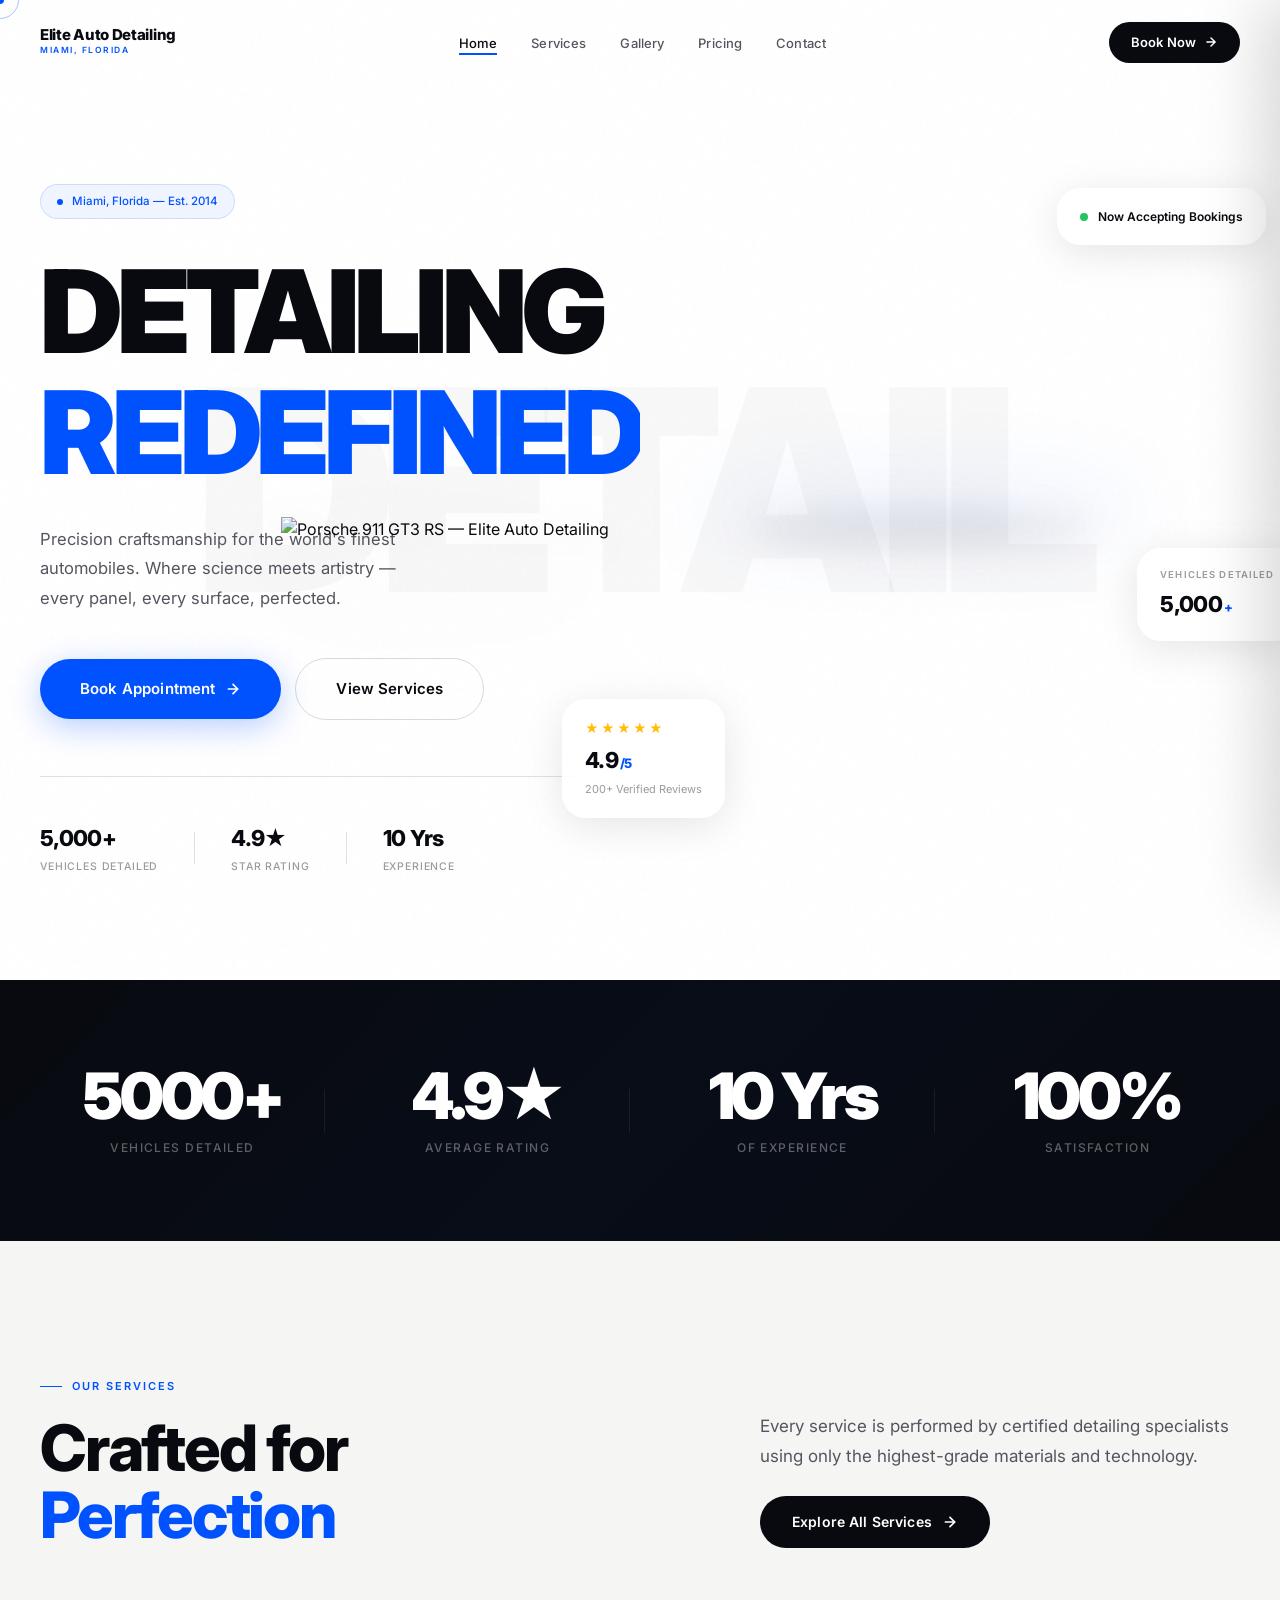
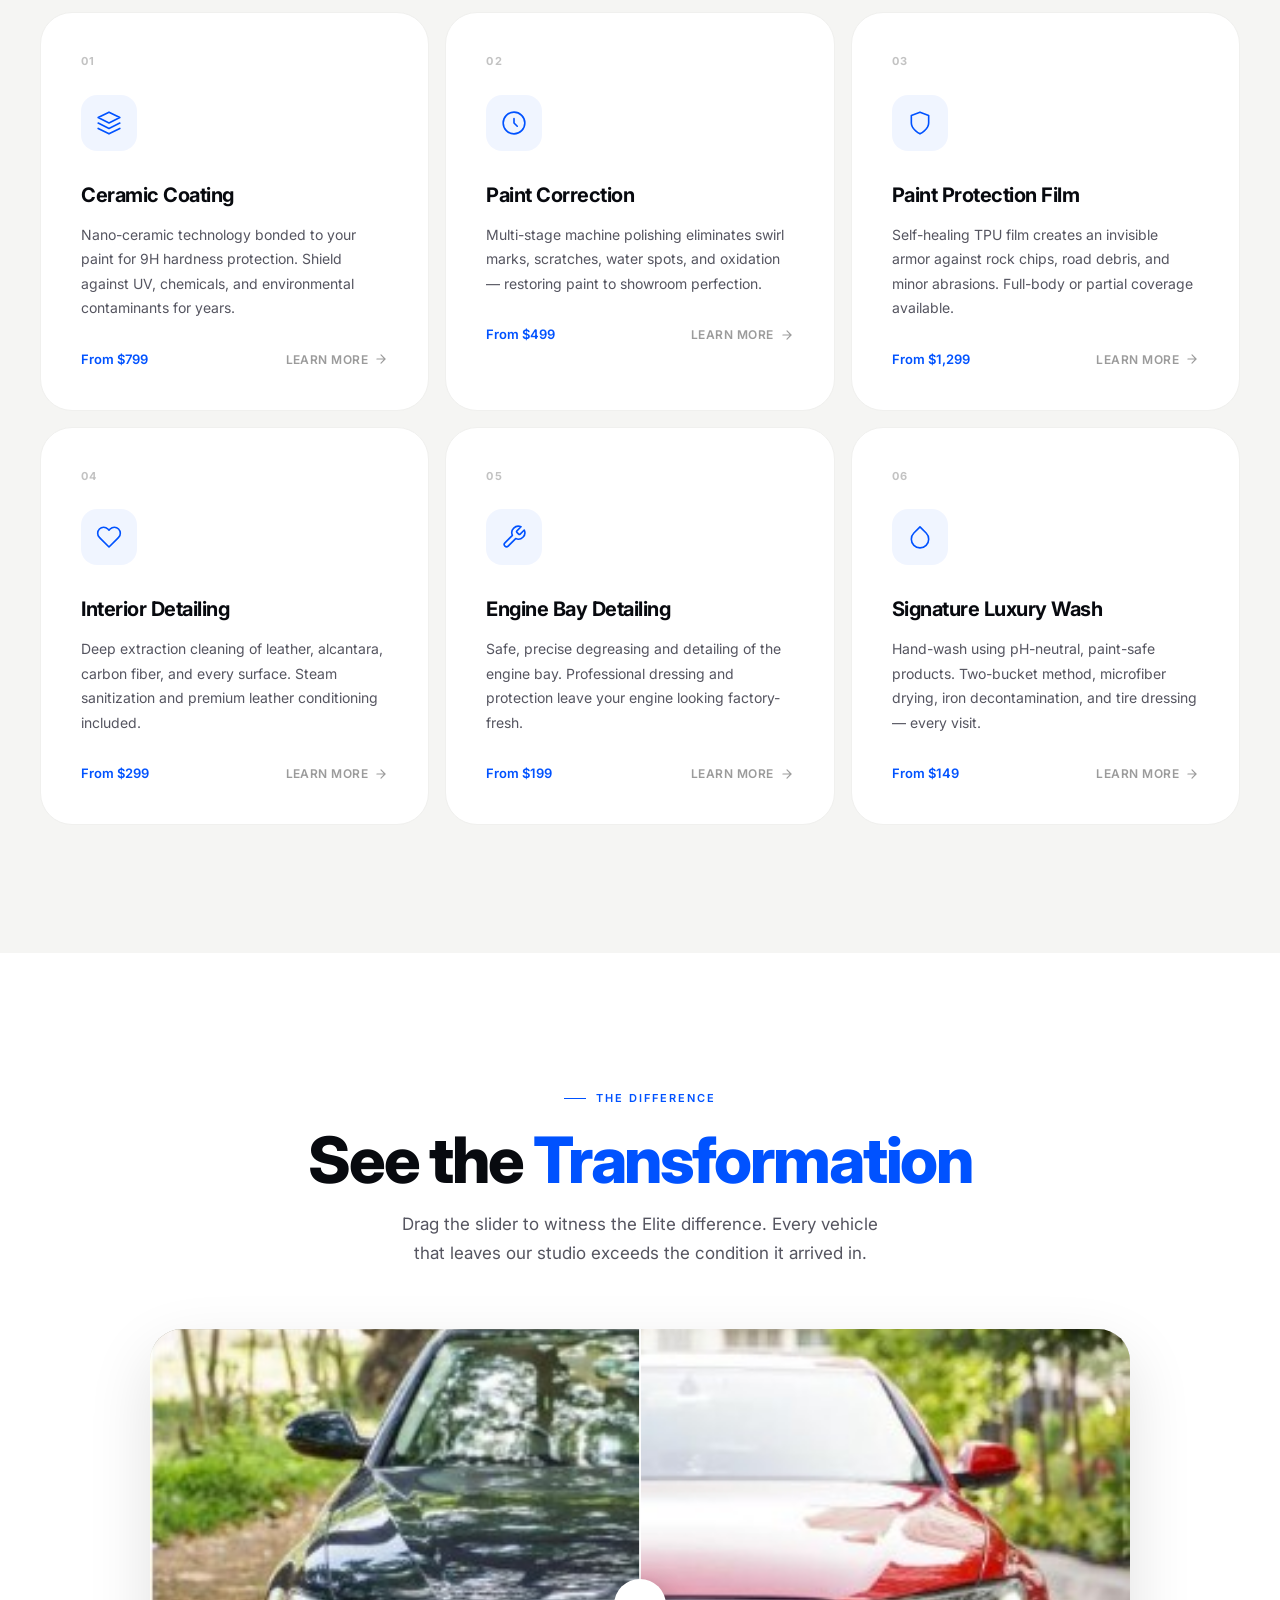
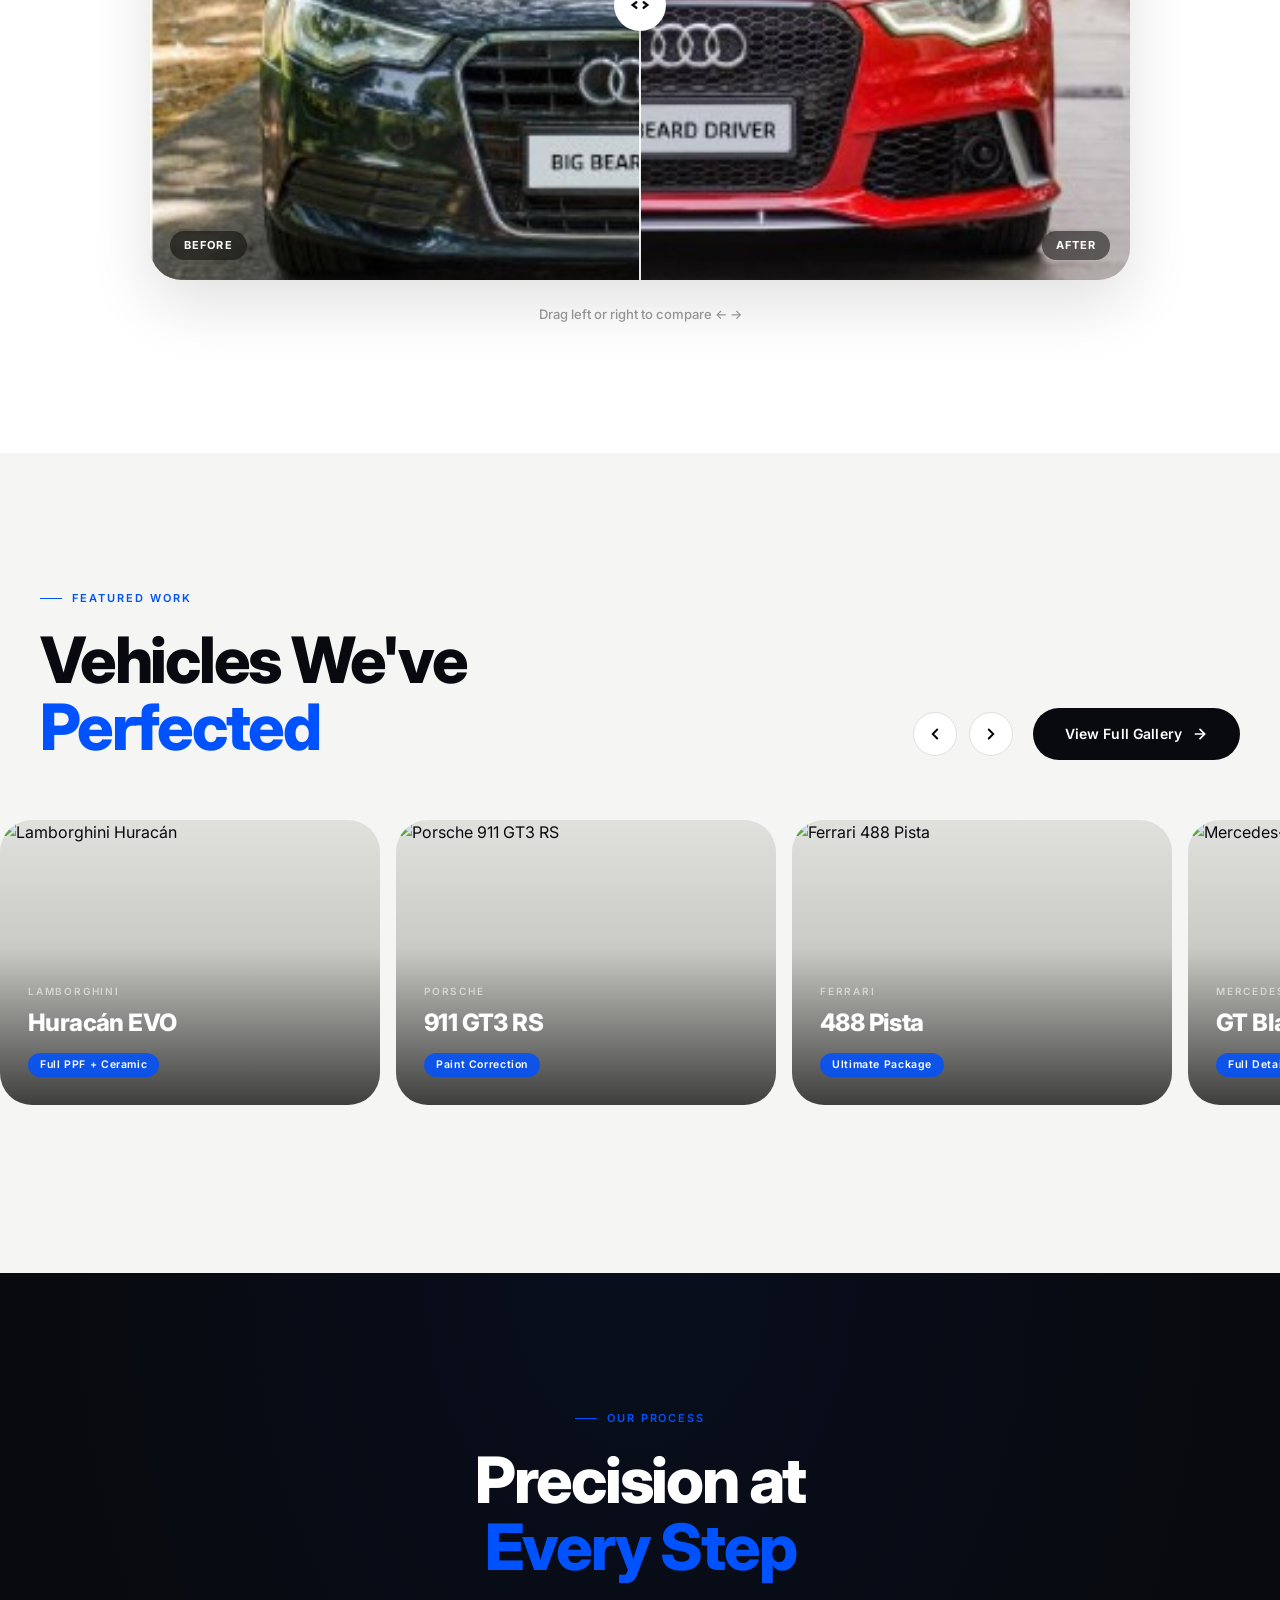
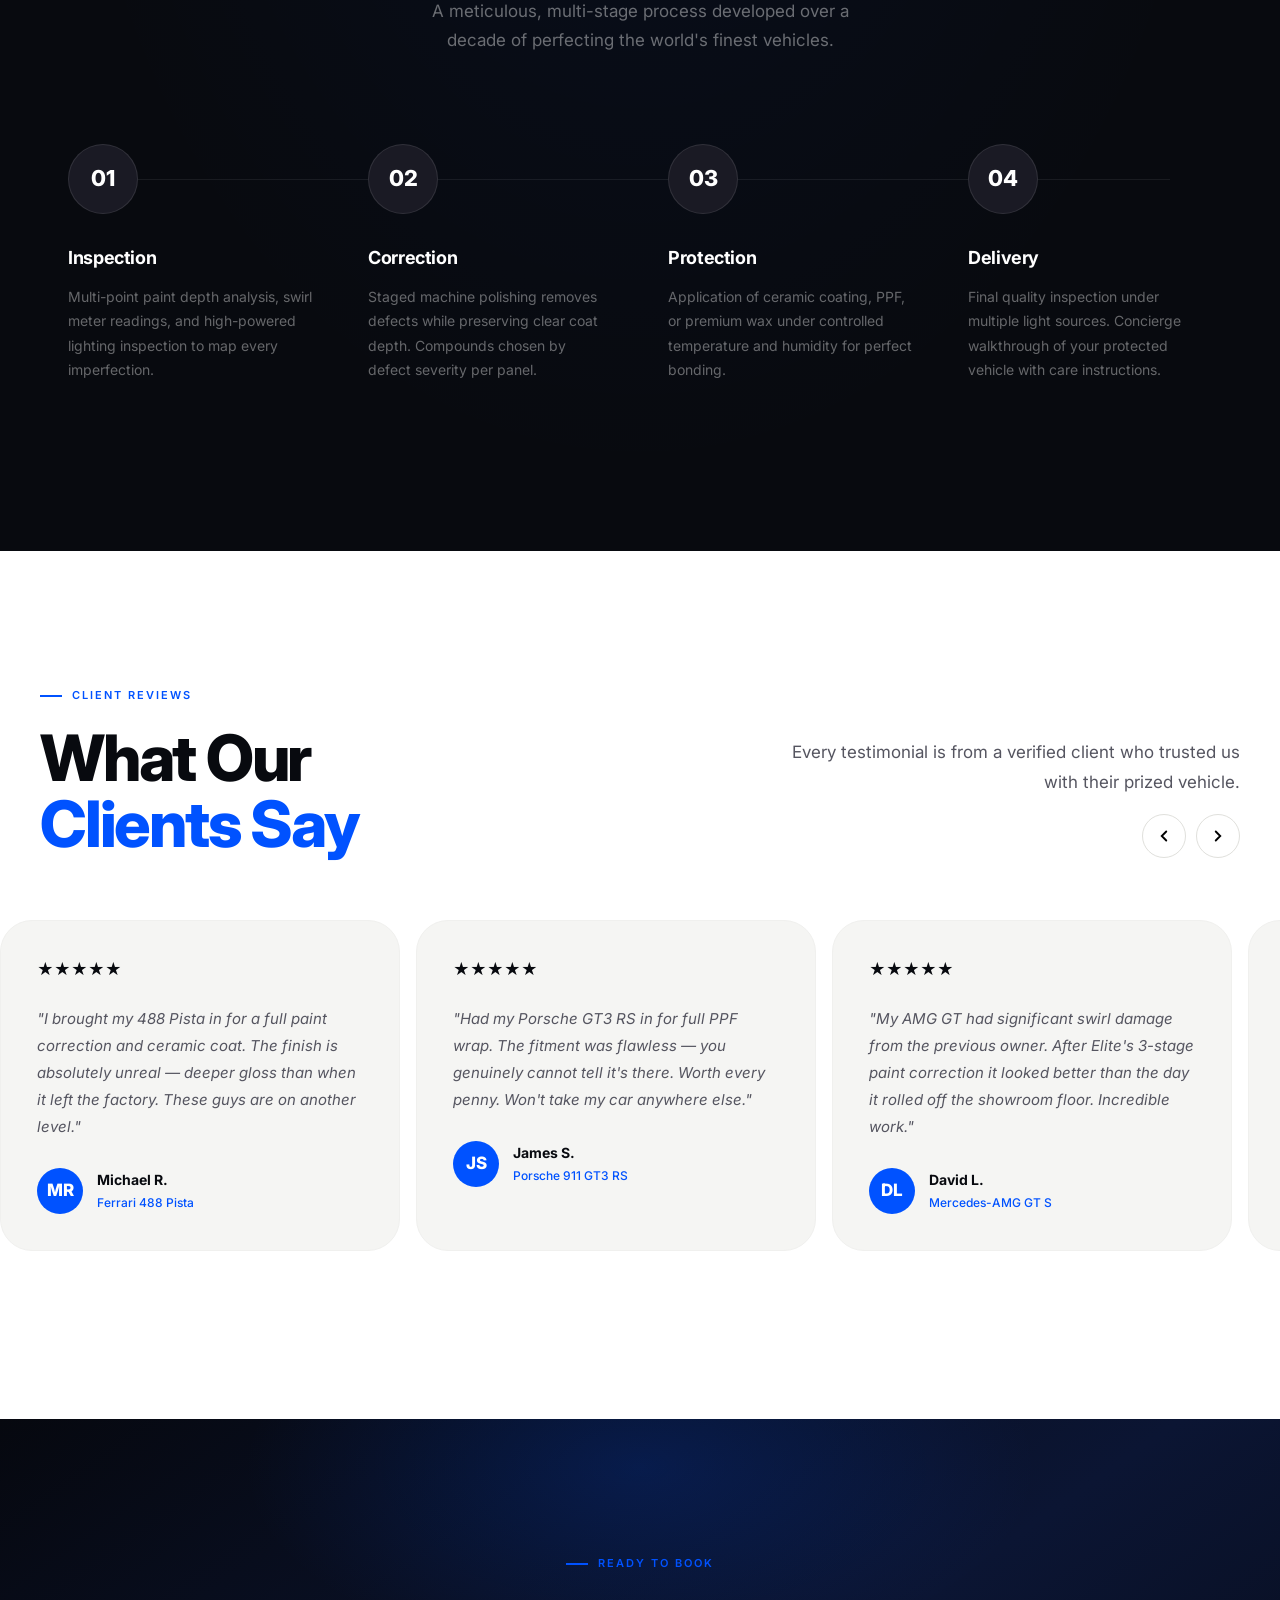
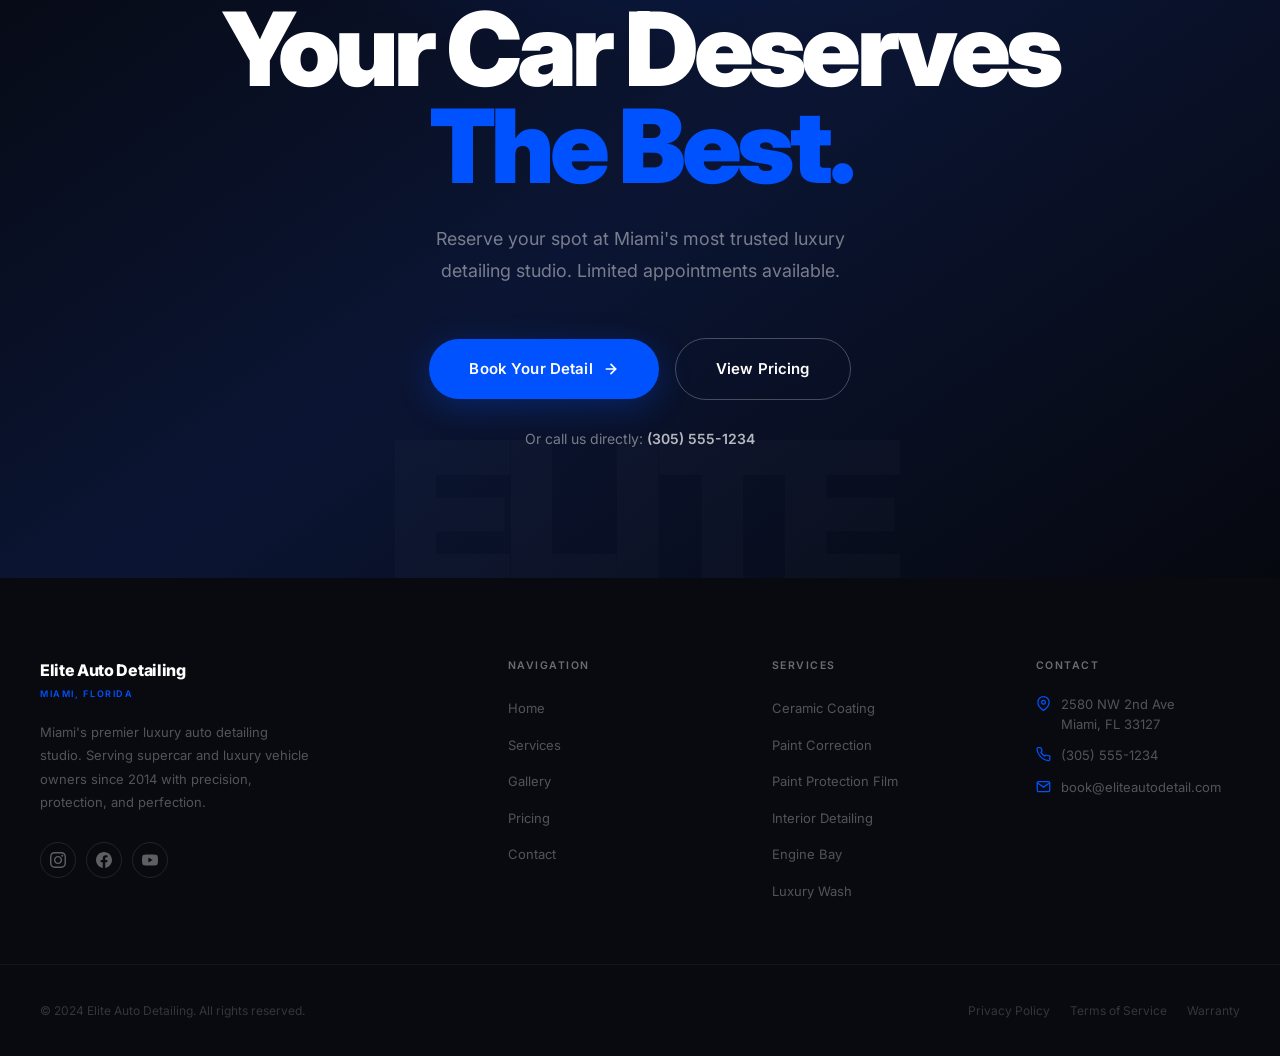
==== index.html @ 79a68a8e "Add files via upload" ====
<!DOCTYPE html>
<html lang="en">
<head>
  <meta charset="UTF-8">
  <meta name="viewport" content="width=device-width, initial-scale=1.0">
  <title>Elite Auto Detailing — Precision. Protection. Perfection. | Miami, FL</title>
  <meta name="description" content="Miami's premier luxury auto detailing studio. Ceramic coatings, paint protection film, paint correction, and interior detailing for the world's finest automobiles.">
  <meta name="keywords" content="auto detailing Miami, ceramic coating, paint protection film, luxury car detailing, PPF Miami">
  <meta property="og:title" content="Elite Auto Detailing — Precision. Protection. Perfection.">
  <meta property="og:description" content="Miami's premier luxury auto detailing studio for supercars and luxury vehicles.">
  <meta property="og:type" content="website">
  <link rel="stylesheet" href="styles.css">
  <link rel="preconnect" href="https://fonts.googleapis.com">
  <link rel="preconnect" href="https://fonts.gstatic.com" crossorigin>
  <link href="https://fonts.googleapis.com/css2?family=Inter:wght@300;400;500;600;700;800;900&display=swap" rel="stylesheet">
  <style>
    /* ---- Additional homepage-only animations ---- */
    @keyframes bgShift {
      0%,100%{ background-position:0% 50%; }
      50%{ background-position:100% 50%; }
    }
  </style>
</head>
<body class="is-loading">

  <!-- Loader -->
  <div id="loader" class="loader">
    <div class="loader-inner">
      <div class="loader-brand">
        <div class="loader-brand-inner">ELITE<em>.</em></div>
      </div>
      <div class="loader-sub">Auto Detailing &mdash; Miami, FL</div>
      <div class="loader-bar-wrap">
        <div class="loader-bar-fill"></div>
      </div>
    </div>
  </div>

  <!-- Scroll Progress -->
  <div class="scroll-prog"><div class="scroll-prog-bar"></div></div>

  <!-- Custom Cursor -->
  <div class="cursor-dot"></div>
  <div class="cursor-ring"></div>

  <!-- Navigation -->
  <nav class="nav" id="nav">
    <div class="nav-inner">
      <a href="index.html" class="nav-logo">
        <span class="nav-logo-name">Elite Auto Detailing</span>
        <span class="nav-logo-tag">Miami, Florida</span>
      </a>
      <ul class="nav-links">
        <li><a href="index.html"   class="nav-link">Home</a></li>
        <li><a href="services.html" class="nav-link">Services</a></li>
        <li><a href="gallery.html"  class="nav-link">Gallery</a></li>
        <li><a href="pricing.html"  class="nav-link">Pricing</a></li>
        <li><a href="contact.html"  class="nav-link">Contact</a></li>
      </ul>
      <a href="contact.html" class="nav-cta">
        Book Now
        <svg width="14" height="14" viewBox="0 0 24 24" fill="none" stroke="currentColor" stroke-width="2.5" stroke-linecap="round"><path d="M5 12h14M12 5l7 7-7 7"/></svg>
      </a>
      <button class="nav-hamburger" aria-label="Menu">
        <span></span><span></span><span></span>
      </button>
    </div>
  </nav>

  <!-- Mobile Menu -->
  <div class="mobile-overlay"></div>
  <div class="mobile-menu">
    <a href="index.html"    class="nav-link">Home</a>
    <a href="services.html" class="nav-link">Services</a>
    <a href="gallery.html"  class="nav-link">Gallery</a>
    <a href="pricing.html"  class="nav-link">Pricing</a>
    <a href="contact.html"  class="nav-link">Contact</a>
    <a href="contact.html" class="btn btn-primary" style="margin-top:24px;">Book Appointment</a>
  </div>

  <!-- =====================================================
       SECTION 1 — HERO
       ===================================================== -->
  <section class="hero">
    <div class="hero-noise"></div>
    <div class="hero-bg-word">DETAIL</div>

    <div class="hero-grid">
      <!-- Content -->
      <div class="hero-content">
        <div class="hero-badge">
          <span class="badge-dot"></span>
          Miami, Florida &mdash; Est. 2014
        </div>

        <h1 class="hero-title">
          <span class="hero-line"><span class="hero-line-inner">DETAILING</span></span>
          <span class="hero-line"><span class="hero-line-inner" style="color:var(--c-blue)">REDEFINED</span></span>
        </h1>

        <p class="hero-desc">
          Precision craftsmanship for the world's finest automobiles.
          Where science meets artistry — every panel, every surface, perfected.
        </p>

        <div class="hero-actions">
          <a href="contact.html" class="btn btn-primary btn-lg">
            Book Appointment
            <svg viewBox="0 0 24 24" fill="none" stroke="currentColor" stroke-width="2.5" stroke-linecap="round"><path d="M5 12h14M12 5l7 7-7 7"/></svg>
          </a>
          <a href="services.html" class="btn btn-ghost btn-lg">View Services</a>
        </div>

        <div class="hero-divider">
          <div class="hero-mini-stat">
            <span class="hero-mini-num">5,000+</span>
            <span class="hero-mini-label">Vehicles Detailed</span>
          </div>
          <div class="hero-mini-sep"></div>
          <div class="hero-mini-stat">
            <span class="hero-mini-num">4.9★</span>
            <span class="hero-mini-label">Star Rating</span>
          </div>
          <div class="hero-mini-sep"></div>
          <div class="hero-mini-stat">
            <span class="hero-mini-num">10 Yrs</span>
            <span class="hero-mini-label">Experience</span>
          </div>
        </div>
      </div>

      <!-- Visual -->
      <div class="hero-visual">
        <div class="hero-car-wrap">
          <img
            class="hero-car-img"
            src="porsche-gt3rs.png"
            alt="Porsche 911 GT3 RS — Elite Auto Detailing"
            loading="eager"
          >
          <div class="hero-car-glow"></div>
          <div class="hero-car-shadow"></div>
        </div>

        <!-- Floating Glass Cards -->
        <div class="glass-card hc-1">
          <div class="gc-row">
            <div class="gc-dot"></div>
            <div class="gc-row-text">Now Accepting Bookings</div>
          </div>
        </div>

        <div class="glass-card hc-2">
          <div class="gc-stars">
            <span>★</span><span>★</span><span>★</span><span>★</span><span>★</span>
          </div>
          <div class="gc-value">4.9<sub>/5</sub></div>
          <div class="gc-meta">200+ Verified Reviews</div>
        </div>

        <div class="glass-card hc-3">
          <div class="gc-label">Vehicles Detailed</div>
          <div class="gc-value">5,000<sub>+</sub></div>
        </div>
      </div>
    </div>
  </section>

  <!-- =====================================================
       SECTION 2 — STATS
       ===================================================== -->
  <section class="stats-strip">
    <div class="stats-inner">
      <div class="stat-item reveal">
        <div class="stat-num"><span data-target="5000" data-suffix="+">0</span></div>
        <div class="stat-lbl">Vehicles Detailed</div>
      </div>
      <div class="stat-item reveal delay-2">
        <div class="stat-num"><span data-target="4.9" data-suffix="★">0</span></div>
        <div class="stat-lbl">Average Rating</div>
      </div>
      <div class="stat-item reveal delay-3">
        <div class="stat-num"><span data-target="10" data-suffix=" Yrs">0</span></div>
        <div class="stat-lbl">Of Experience</div>
      </div>
      <div class="stat-item reveal delay-4">
        <div class="stat-num"><span data-target="100" data-suffix="%">0</span></div>
        <div class="stat-lbl">Satisfaction</div>
      </div>
    </div>
  </section>

  <!-- =====================================================
       SECTION 3 — SERVICES
       ===================================================== -->
  <section class="services-section" id="services">
    <div class="services-head">
      <div>
        <div class="section-tag reveal">Our Services</div>
        <h2 class="section-title reveal delay-1">
          Crafted for<br><span class="accent">Perfection</span>
        </h2>
      </div>
      <div>
        <p class="section-sub reveal delay-2">
          Every service is performed by certified detailing specialists using only the highest-grade materials and technology.
        </p>
        <div style="margin-top:24px;" class="reveal delay-3">
          <a href="services.html" class="btn btn-dark">
            Explore All Services
            <svg viewBox="0 0 24 24" fill="none" stroke="currentColor" stroke-width="2.5" stroke-linecap="round"><path d="M5 12h14M12 5l7 7-7 7"/></svg>
          </a>
        </div>
      </div>
    </div>

    <div class="services-grid">
      <!-- Ceramic Coating -->
      <div class="service-card reveal delay-1">
        <div class="service-num">01</div>
        <div class="service-icon-wrap">
          <svg viewBox="0 0 24 24"><path d="M12 2L2 7l10 5 10-5-10-5zM2 17l10 5 10-5M2 12l10 5 10-5"/></svg>
        </div>
        <h3 class="service-name">Ceramic Coating</h3>
        <p class="service-desc">Nano-ceramic technology bonded to your paint for 9H hardness protection. Shield against UV, chemicals, and environmental contaminants for years.</p>
        <div class="service-footer">
          <span class="service-price">From $799</span>
          <a href="services.html" class="service-link">
            Learn More
            <svg viewBox="0 0 24 24"><path d="M5 12h14M12 5l7 7-7 7"/></svg>
          </a>
        </div>
      </div>

      <!-- Paint Correction -->
      <div class="service-card reveal delay-2">
        <div class="service-num">02</div>
        <div class="service-icon-wrap">
          <svg viewBox="0 0 24 24"><circle cx="12" cy="12" r="10"/><path d="M12 8v4l3 3"/></svg>
        </div>
        <h3 class="service-name">Paint Correction</h3>
        <p class="service-desc">Multi-stage machine polishing eliminates swirl marks, scratches, water spots, and oxidation — restoring paint to showroom perfection.</p>
        <div class="service-footer">
          <span class="service-price">From $499</span>
          <a href="services.html" class="service-link">
            Learn More
            <svg viewBox="0 0 24 24"><path d="M5 12h14M12 5l7 7-7 7"/></svg>
          </a>
        </div>
      </div>

      <!-- PPF -->
      <div class="service-card reveal delay-3">
        <div class="service-num">03</div>
        <div class="service-icon-wrap">
          <svg viewBox="0 0 24 24"><path d="M12 22s8-4 8-10V5l-8-3-8 3v7c0 6 8 10 8 10z"/></svg>
        </div>
        <h3 class="service-name">Paint Protection Film</h3>
        <p class="service-desc">Self-healing TPU film creates an invisible armor against rock chips, road debris, and minor abrasions. Full-body or partial coverage available.</p>
        <div class="service-footer">
          <span class="service-price">From $1,299</span>
          <a href="services.html" class="service-link">
            Learn More
            <svg viewBox="0 0 24 24"><path d="M5 12h14M12 5l7 7-7 7"/></svg>
          </a>
        </div>
      </div>

      <!-- Interior Detailing -->
      <div class="service-card reveal delay-1">
        <div class="service-num">04</div>
        <div class="service-icon-wrap">
          <svg viewBox="0 0 24 24"><path d="M20.84 4.61a5.5 5.5 0 0 0-7.78 0L12 5.67l-1.06-1.06a5.5 5.5 0 0 0-7.78 7.78l1.06 1.06L12 21.23l7.78-7.78 1.06-1.06a5.5 5.5 0 0 0 0-7.78z"/></svg>
        </div>
        <h3 class="service-name">Interior Detailing</h3>
        <p class="service-desc">Deep extraction cleaning of leather, alcantara, carbon fiber, and every surface. Steam sanitization and premium leather conditioning included.</p>
        <div class="service-footer">
          <span class="service-price">From $299</span>
          <a href="services.html" class="service-link">
            Learn More
            <svg viewBox="0 0 24 24"><path d="M5 12h14M12 5l7 7-7 7"/></svg>
          </a>
        </div>
      </div>

      <!-- Engine Bay -->
      <div class="service-card reveal delay-2">
        <div class="service-num">05</div>
        <div class="service-icon-wrap">
          <svg viewBox="0 0 24 24"><path d="M14.7 6.3a1 1 0 0 0 0 1.4l1.6 1.6a1 1 0 0 0 1.4 0l3.77-3.77a6 6 0 0 1-7.94 7.94l-6.91 6.91a2.12 2.12 0 0 1-3-3l6.91-6.91a6 6 0 0 1 7.94-7.94l-3.76 3.76z"/></svg>
        </div>
        <h3 class="service-name">Engine Bay Detailing</h3>
        <p class="service-desc">Safe, precise degreasing and detailing of the engine bay. Professional dressing and protection leave your engine looking factory-fresh.</p>
        <div class="service-footer">
          <span class="service-price">From $199</span>
          <a href="services.html" class="service-link">
            Learn More
            <svg viewBox="0 0 24 24"><path d="M5 12h14M12 5l7 7-7 7"/></svg>
          </a>
        </div>
      </div>

      <!-- Luxury Wash -->
      <div class="service-card reveal delay-3">
        <div class="service-num">06</div>
        <div class="service-icon-wrap">
          <svg viewBox="0 0 24 24"><path d="M12 2.69l5.66 5.66a8 8 0 1 1-11.31 0z"/></svg>
        </div>
        <h3 class="service-name">Signature Luxury Wash</h3>
        <p class="service-desc">Hand-wash using pH-neutral, paint-safe products. Two-bucket method, microfiber drying, iron decontamination, and tire dressing — every visit.</p>
        <div class="service-footer">
          <span class="service-price">From $149</span>
          <a href="services.html" class="service-link">
            Learn More
            <svg viewBox="0 0 24 24"><path d="M5 12h14M12 5l7 7-7 7"/></svg>
          </a>
        </div>
      </div>
    </div>
  </section>

  <!-- =====================================================
       SECTION 4 — BEFORE / AFTER
       ===================================================== -->
  <section class="before-after" id="results">
    <div class="ba-head">
      <div class="section-tag reveal">The Difference</div>
      <h2 class="section-title reveal delay-1">See the <span class="accent">Transformation</span></h2>
      <p class="section-sub reveal delay-2" style="max-width:500px;margin:16px auto 0;">Drag the slider to witness the Elite difference. Every vehicle that leaves our studio exceeds the condition it arrived in.</p>
    </div>
    <div class="ba-wrap reveal">
      <div class="comparison" id="comparison">
        <!-- RED car (after) — bottom layer, always fully visible -->
        <div class="comp-img comp-before"></div>
        <!-- GREY car (before) — top layer, clips from right, reveals on left -->
        <div class="comp-img comp-after"></div>
        <div class="comp-handle">
          <div class="comp-btn">
            <svg viewBox="0 0 24 24"><path d="M8 9l-4 3 4 3M16 9l4 3-4 3"/></svg>
          </div>
        </div>
        <span class="comp-tag comp-tag-before">Before</span>
        <span class="comp-tag comp-tag-after">After</span>
      </div>
      <p class="ba-note">Drag left or right to compare &larr; &rarr;</p>
    </div>
  </section>

  <!-- =====================================================
       SECTION 5 — FEATURED VEHICLES
       ===================================================== -->
  <section class="vehicles" id="gallery">
    <div class="vehicles-head">
      <div>
        <div class="section-tag reveal">Featured Work</div>
        <h2 class="section-title reveal delay-1">Vehicles We've<br><span class="accent">Perfected</span></h2>
      </div>
      <div style="display:flex;align-items:center;gap:12px;" class="reveal delay-2">
        <!-- Slider arrows -->
        <button class="track-arrow vehicles-prev" aria-label="Previous">
          <svg viewBox="0 0 24 24" fill="none" stroke="currentColor" stroke-width="2.5" stroke-linecap="round"><path d="M15 18l-6-6 6-6"/></svg>
        </button>
        <button class="track-arrow vehicles-next" aria-label="Next">
          <svg viewBox="0 0 24 24" fill="none" stroke="currentColor" stroke-width="2.5" stroke-linecap="round"><path d="M9 18l6-6-6-6"/></svg>
        </button>
        <a href="gallery.html" class="btn btn-dark" style="margin-left:8px;">
          View Full Gallery
          <svg viewBox="0 0 24 24" fill="none" stroke="currentColor" stroke-width="2.5" stroke-linecap="round"><path d="M5 12h14M12 5l7 7-7 7"/></svg>
        </a>
      </div>
    </div>

    <div class="vehicles-track">
      <!-- Lamborghini Huracán -->
      <div class="vehicle-card">
        <img src="https://images.unsplash.com/photo-1544636331-e26879cd4d9b?auto=format&fit=crop&w=800&q=80" alt="Lamborghini Huracán">
        <div class="vehicle-overlay"></div>
        <div class="vehicle-info">
          <div class="vehicle-brand">Lamborghini</div>
          <div class="vehicle-model">Huracán EVO</div>
          <span class="vehicle-tag">Full PPF + Ceramic</span>
        </div>
      </div>

      <!-- Porsche 911 GT3 RS -->
      <div class="vehicle-card">
        <img src="https://images.unsplash.com/photo-1503376780353-7e6692767b70?auto=format&fit=crop&w=800&q=80" alt="Porsche 911 GT3 RS">
        <div class="vehicle-overlay"></div>
        <div class="vehicle-info">
          <div class="vehicle-brand">Porsche</div>
          <div class="vehicle-model">911 GT3 RS</div>
          <span class="vehicle-tag">Paint Correction</span>
        </div>
      </div>

      <!-- Ferrari 488 -->
      <div class="vehicle-card">
        <img src="https://images.unsplash.com/photo-1583121274602-3e2820c69888?auto=format&fit=crop&w=800&q=80" alt="Ferrari 488 Pista">
        <div class="vehicle-overlay"></div>
        <div class="vehicle-info">
          <div class="vehicle-brand">Ferrari</div>
          <div class="vehicle-model">488 Pista</div>
          <span class="vehicle-tag">Ultimate Package</span>
        </div>
      </div>

      <!-- Mercedes-AMG GT -->
      <div class="vehicle-card">
        <img src="https://images.unsplash.com/photo-1618843479313-40f8afb4b4d8?auto=format&fit=crop&w=800&q=80" alt="Mercedes-AMG GT">
        <div class="vehicle-overlay"></div>
        <div class="vehicle-info">
          <div class="vehicle-brand">Mercedes-AMG</div>
          <div class="vehicle-model">GT Black Series</div>
          <span class="vehicle-tag">Full Detail</span>
        </div>
      </div>

      <!-- Tesla Model S -->
      <div class="vehicle-card">
        <img src="https://images.unsplash.com/photo-1617704548623-340376564e68?auto=format&fit=crop&w=800&q=80" alt="Tesla Model S Plaid">
        <div class="vehicle-overlay"></div>
        <div class="vehicle-info">
          <div class="vehicle-brand">Tesla</div>
          <div class="vehicle-model">Model S Plaid</div>
          <span class="vehicle-tag">Ceramic Coating</span>
        </div>
      </div>

      <!-- BMW M4 -->
      <div class="vehicle-card">
        <img src="https://images.unsplash.com/photo-1555215695-3004980ad54e?auto=format&fit=crop&w=800&q=80" alt="BMW M4 Competition">
        <div class="vehicle-overlay"></div>
        <div class="vehicle-info">
          <div class="vehicle-brand">BMW</div>
          <div class="vehicle-model">M4 Competition</div>
          <span class="vehicle-tag">Paint Protection</span>
        </div>
      </div>

      <!-- Bugatti Chiron -->
      <div class="vehicle-card">
        <img src="https://images.unsplash.com/photo-1571019613454-1cb2f99b2d8b?auto=format&fit=crop&w=800&q=80" alt="Bugatti Chiron">
        <div class="vehicle-overlay"></div>
        <div class="vehicle-info">
          <div class="vehicle-brand">Bugatti</div>
          <div class="vehicle-model">Chiron Super Sport</div>
          <span class="vehicle-tag">Ultimate Package</span>
        </div>
      </div>
    </div>
  </section>

  <!-- =====================================================
       SECTION 6 — PROCESS
       ===================================================== -->
  <section class="process" id="process">
    <div class="process-head">
      <div class="section-tag reveal" style="justify-content:center;">Our Process</div>
      <h2 class="section-title reveal delay-1" style="color:white;">Precision at<br><span class="accent">Every Step</span></h2>
      <p class="section-sub reveal delay-2" style="color:rgba(255,255,255,0.4);max-width:460px;margin:16px auto 0;">A meticulous, multi-stage process developed over a decade of perfecting the world's finest vehicles.</p>
    </div>

    <div class="process-grid">
      <div class="process-connector"></div>

      <div class="process-step reveal delay-1">
        <div class="process-dot">01</div>
        <h3 class="process-step-title">Inspection</h3>
        <p class="process-step-desc">Multi-point paint depth analysis, swirl meter readings, and high-powered lighting inspection to map every imperfection.</p>
      </div>

      <div class="process-step reveal delay-2">
        <div class="process-dot">02</div>
        <h3 class="process-step-title">Correction</h3>
        <p class="process-step-desc">Staged machine polishing removes defects while preserving clear coat depth. Compounds chosen by defect severity per panel.</p>
      </div>

      <div class="process-step reveal delay-3">
        <div class="process-dot">03</div>
        <h3 class="process-step-title">Protection</h3>
        <p class="process-step-desc">Application of ceramic coating, PPF, or premium wax under controlled temperature and humidity for perfect bonding.</p>
      </div>

      <div class="process-step reveal delay-4">
        <div class="process-dot">04</div>
        <h3 class="process-step-title">Delivery</h3>
        <p class="process-step-desc">Final quality inspection under multiple light sources. Concierge walkthrough of your protected vehicle with care instructions.</p>
      </div>
    </div>
  </section>

  <!-- =====================================================
       SECTION 7 — TESTIMONIALS
       ===================================================== -->
  <section class="testimonials" id="testimonials">
    <div class="testimonials-head">
      <div>
        <div class="section-tag reveal">Client Reviews</div>
        <h2 class="section-title reveal delay-1">What Our<br><span class="accent">Clients Say</span></h2>
      </div>
      <div style="display:flex;flex-direction:column;align-items:flex-end;gap:16px;">
        <p class="section-sub reveal delay-2" style="text-align:right;">Every testimonial is from a verified client who trusted us with their prized vehicle.</p>
        <div style="display:flex;gap:10px;" class="reveal delay-3">
          <button class="track-arrow testimonials-prev" aria-label="Previous">
            <svg viewBox="0 0 24 24" fill="none" stroke="currentColor" stroke-width="2.5" stroke-linecap="round"><path d="M15 18l-6-6 6-6"/></svg>
          </button>
          <button class="track-arrow testimonials-next" aria-label="Next">
            <svg viewBox="0 0 24 24" fill="none" stroke="currentColor" stroke-width="2.5" stroke-linecap="round"><path d="M9 18l6-6-6-6"/></svg>
          </button>
        </div>
      </div>
    </div>

    <div class="testimonials-track">
      <div class="testi-card">
        <div class="testi-stars">★★★★★</div>
        <p class="testi-quote">"I brought my 488 Pista in for a full paint correction and ceramic coat. The finish is absolutely unreal — deeper gloss than when it left the factory. These guys are on another level."</p>
        <div class="testi-author">
          <div class="testi-avatar">MR</div>
          <div>
            <div class="testi-name">Michael R.</div>
            <div class="testi-car">Ferrari 488 Pista</div>
          </div>
        </div>
      </div>

      <div class="testi-card">
        <div class="testi-stars">★★★★★</div>
        <p class="testi-quote">"Had my Porsche GT3 RS in for full PPF wrap. The fitment was flawless — you genuinely cannot tell it's there. Worth every penny. Won't take my car anywhere else."</p>
        <div class="testi-author">
          <div class="testi-avatar">JS</div>
          <div>
            <div class="testi-name">James S.</div>
            <div class="testi-car">Porsche 911 GT3 RS</div>
          </div>
        </div>
      </div>

      <div class="testi-card">
        <div class="testi-stars">★★★★★</div>
        <p class="testi-quote">"My AMG GT had significant swirl damage from the previous owner. After Elite's 3-stage paint correction it looked better than the day it rolled off the showroom floor. Incredible work."</p>
        <div class="testi-author">
          <div class="testi-avatar">DL</div>
          <div>
            <div class="testi-name">David L.</div>
            <div class="testi-car">Mercedes-AMG GT S</div>
          </div>
        </div>
      </div>

      <div class="testi-card">
        <div class="testi-stars">★★★★★</div>
        <p class="testi-quote">"As a Tesla owner I was nervous about which ceramic coating to use. The team explained everything in detail, recommended the right product, and the hydrophobic performance is exceptional."</p>
        <div class="testi-author">
          <div class="testi-avatar">AK</div>
          <div>
            <div class="testi-name">Alex K.</div>
            <div class="testi-car">Tesla Model S Plaid</div>
          </div>
        </div>
      </div>

      <div class="testi-card">
        <div class="testi-stars">★★★★★</div>
        <p class="testi-quote">"My Huracán looks absolutely stunning. The team treated it with so much care and attention. The paint correction results spoke for themselves. Elite is the only studio I'll ever use."</p>
        <div class="testi-author">
          <div class="testi-avatar">RC</div>
          <div>
            <div class="testi-name">Ricardo C.</div>
            <div class="testi-car">Lamborghini Huracán</div>
          </div>
        </div>
      </div>
    </div>
  </section>

  <!-- =====================================================
       SECTION 8 — CTA
       ===================================================== -->
  <section class="cta-section">
    <div class="cta-bg-glow"></div>
    <div class="cta-bg-text">ELITE</div>
    <div class="cta-inner">
      <div class="cta-eyebrow reveal">Ready to Book</div>
      <h2 class="cta-title reveal delay-1">
        Your Car Deserves
        <span>The Best.</span>
      </h2>
      <p class="cta-sub reveal delay-2">
        Reserve your spot at Miami's most trusted luxury detailing studio. Limited appointments available.
      </p>
      <div class="cta-actions reveal delay-3">
        <a href="contact.html" class="btn btn-primary btn-lg">
          Book Your Detail
          <svg viewBox="0 0 24 24" fill="none" stroke="currentColor" stroke-width="2.5" stroke-linecap="round"><path d="M5 12h14M12 5l7 7-7 7"/></svg>
        </a>
        <a href="pricing.html" class="btn btn-outline-white btn-lg">View Pricing</a>
      </div>
      <p class="cta-phone reveal delay-4">
        Or call us directly: <a href="tel:+13055551234">(305) 555-1234</a>
      </p>
    </div>
  </section>

  <!-- =====================================================
       SECTION 9 — FOOTER
       ===================================================== -->
  <footer class="footer">
    <div class="footer-top">
      <div class="footer-brand">
        <div class="footer-logo-name">Elite Auto Detailing</div>
        <div class="footer-logo-tag">Miami, Florida</div>
        <p class="footer-brand-desc">
          Miami's premier luxury auto detailing studio. Serving supercar and luxury vehicle owners since 2014 with precision, protection, and perfection.
        </p>
        <div class="footer-socials">
          <!-- Instagram -->
          <a href="#" class="footer-social" aria-label="Instagram">
            <svg viewBox="0 0 24 24"><path d="M12 2.163c3.204 0 3.584.012 4.85.07 3.252.148 4.771 1.691 4.919 4.919.058 1.265.069 1.645.069 4.849 0 3.205-.012 3.584-.069 4.849-.149 3.225-1.664 4.771-4.919 4.919-1.266.058-1.644.07-4.85.07-3.204 0-3.584-.012-4.849-.07-3.26-.149-4.771-1.699-4.919-4.92-.058-1.265-.07-1.644-.07-4.849 0-3.204.013-3.583.07-4.849.149-3.227 1.664-4.771 4.919-4.919 1.266-.057 1.645-.069 4.849-.069zm0-2.163c-3.259 0-3.667.014-4.947.072-4.358.2-6.78 2.618-6.98 6.98-.059 1.281-.073 1.689-.073 4.948 0 3.259.014 3.668.072 4.948.2 4.358 2.618 6.78 6.98 6.98 1.281.058 1.689.072 4.948.072 3.259 0 3.668-.014 4.948-.072 4.354-.2 6.782-2.618 6.979-6.98.059-1.28.073-1.689.073-4.948 0-3.259-.014-3.667-.072-4.947-.196-4.354-2.617-6.78-6.979-6.98-1.281-.059-1.69-.073-4.949-.073zm0 5.838c-3.403 0-6.162 2.759-6.162 6.162s2.759 6.163 6.162 6.163 6.162-2.759 6.162-6.163c0-3.403-2.759-6.162-6.162-6.162zm0 10.162c-2.209 0-4-1.79-4-4 0-2.209 1.791-4 4-4s4 1.791 4 4c0 2.21-1.791 4-4 4zm6.406-11.845c-.796 0-1.441.645-1.441 1.44s.645 1.44 1.441 1.44c.795 0 1.439-.645 1.439-1.44s-.644-1.44-1.439-1.44z"/></svg>
          </a>
          <!-- Facebook -->
          <a href="#" class="footer-social" aria-label="Facebook">
            <svg viewBox="0 0 24 24"><path d="M24 12.073c0-6.627-5.373-12-12-12s-12 5.373-12 12c0 5.99 4.388 10.954 10.125 11.854v-8.385H7.078v-3.47h3.047V9.43c0-3.007 1.792-4.669 4.533-4.669 1.312 0 2.686.235 2.686.235v2.953H15.83c-1.491 0-1.956.925-1.956 1.874v2.25h3.328l-.532 3.47h-2.796v8.385C19.612 23.027 24 18.062 24 12.073z"/></svg>
          </a>
          <!-- YouTube -->
          <a href="#" class="footer-social" aria-label="YouTube">
            <svg viewBox="0 0 24 24"><path d="M23.495 6.205a3.007 3.007 0 0 0-2.088-2.088c-1.87-.501-9.396-.501-9.396-.501s-7.507-.01-9.396.501A3.007 3.007 0 0 0 .527 6.205a31.247 31.247 0 0 0-.522 5.805 31.247 31.247 0 0 0 .522 5.783 3.007 3.007 0 0 0 2.088 2.088c1.868.502 9.396.502 9.396.502s7.506 0 9.396-.502a3.007 3.007 0 0 0 2.088-2.088 31.247 31.247 0 0 0 .5-5.783 31.247 31.247 0 0 0-.5-5.805zM9.609 15.601V8.408l6.264 3.602z"/></svg>
          </a>
        </div>
      </div>

      <div>
        <div class="footer-col-title">Navigation</div>
        <ul class="footer-links">
          <li><a href="index.html"    class="footer-link">Home</a></li>
          <li><a href="services.html" class="footer-link">Services</a></li>
          <li><a href="gallery.html"  class="footer-link">Gallery</a></li>
          <li><a href="pricing.html"  class="footer-link">Pricing</a></li>
          <li><a href="contact.html"  class="footer-link">Contact</a></li>
        </ul>
      </div>

      <div>
        <div class="footer-col-title">Services</div>
        <ul class="footer-links">
          <li><a href="services.html" class="footer-link">Ceramic Coating</a></li>
          <li><a href="services.html" class="footer-link">Paint Correction</a></li>
          <li><a href="services.html" class="footer-link">Paint Protection Film</a></li>
          <li><a href="services.html" class="footer-link">Interior Detailing</a></li>
          <li><a href="services.html" class="footer-link">Engine Bay</a></li>
          <li><a href="services.html" class="footer-link">Luxury Wash</a></li>
        </ul>
      </div>

      <div>
        <div class="footer-col-title">Contact</div>
        <div class="footer-contact-item">
          <svg viewBox="0 0 24 24"><path d="M21 10c0 7-9 13-9 13s-9-6-9-13a9 9 0 0 1 18 0z"/><circle cx="12" cy="10" r="3"/></svg>
          <span>2580 NW 2nd Ave<br>Miami, FL 33127</span>
        </div>
        <div class="footer-contact-item">
          <svg viewBox="0 0 24 24"><path d="M22 16.92v3a2 2 0 0 1-2.18 2 19.79 19.79 0 0 1-8.63-3.07A19.5 19.5 0 0 1 4.69 12a19.79 19.79 0 0 1-3.07-8.67A2 2 0 0 1 3.62 1h3a2 2 0 0 1 2 1.72c.127.96.361 1.903.7 2.81a2 2 0 0 1-.45 2.11L7.91 8.59a16 16 0 0 0 6 6l.96-.96a2 2 0 0 1 2.11-.45c.907.339 1.85.573 2.81.7A2 2 0 0 1 22 16.92z"/></svg>
          <a href="tel:+13055551234">(305) 555-1234</a>
        </div>
        <div class="footer-contact-item">
          <svg viewBox="0 0 24 24"><path d="M4 4h16c1.1 0 2 .9 2 2v12c0 1.1-.9 2-2 2H4c-1.1 0-2-.9-2-2V6c0-1.1.9-2 2-2z"/><polyline points="22,6 12,13 2,6"/></svg>
          <a href="mailto:book@eliteautodetail.com">book@eliteautodetail.com</a>
        </div>
      </div>
    </div>

    <div class="footer-bottom">
      <div class="footer-copy">&copy; 2024 Elite Auto Detailing. All rights reserved.</div>
      <div class="footer-legal">
        <a href="#">Privacy Policy</a>
        <a href="#">Terms of Service</a>
        <a href="#">Warranty</a>
      </div>
    </div>
  </footer>

  <script src="script.js"></script>
</body>
</html>
---- styles.css ----
/* ============================================================
   ELITE AUTO DETAILING — PREMIUM STYLESHEET
   ============================================================ */

@import url('https://fonts.googleapis.com/css2?family=Inter:wght@300;400;500;600;700;800;900&display=swap');

/* ——— CSS Variables ——— */
:root {
  --c-white:       #FFFFFF;
  --c-off-white:   #F5F5F3;
  --c-black:       #080A0F;
  --c-blue:        #0052FF;
  --c-blue-light:  #4080FF;
  --c-blue-dark:   #003ACC;
  --c-blue-glow:   rgba(0,82,255,0.20);
  --c-gray-50:     #FAFAF8;
  --c-gray-100:    #F0F0EE;
  --c-gray-200:    #E0E0DC;
  --c-gray-400:    #9B9B9B;
  --c-gray-600:    #555560;
  --c-gray-800:    #1A1A24;
  --font: 'Inter', -apple-system, BlinkMacSystemFont, 'Segoe UI', sans-serif;
  --ease-smooth:   cubic-bezier(0.4, 0, 0.2, 1);
  --ease-out:      cubic-bezier(0.0, 0, 0.2, 1);
  --ease-spring:   cubic-bezier(0.34, 1.56, 0.64, 1);
  --ease-expo:     cubic-bezier(0.87, 0, 0.13, 1);
  --section-pad:   clamp(80px, 10vw, 140px);
  --container:     1320px;
  --radius-sm:     8px;
  --radius-md:     16px;
  --radius-lg:     24px;
  --radius-xl:     32px;
  --shadow-sm:     0 2px 10px rgba(0,0,0,0.06);
  --shadow-md:     0 8px 32px rgba(0,0,0,0.10);
  --shadow-lg:     0 24px 64px rgba(0,0,0,0.12);
  --shadow-blue:   0 8px 32px rgba(0,82,255,0.28);
  --shadow-blue-lg:0 20px 60px rgba(0,82,255,0.35);
}

/* ——— Reset ——— */
*, *::before, *::after { margin:0; padding:0; box-sizing:border-box; }
html { scroll-behavior:smooth; font-size:16px; -webkit-font-smoothing:antialiased; -moz-osx-font-smoothing:grayscale; }
body { font-family:var(--font); background:var(--c-white); color:var(--c-black); overflow-x:hidden; line-height:1.6; }
body.is-loading { overflow:hidden; }
img { max-width:100%; display:block; }
a { text-decoration:none; color:inherit; }
ul { list-style:none; }
button { border:none; cursor:pointer; font-family:var(--font); }
input, textarea, select { font-family:var(--font); }

/* ——— Loader ——— */
.loader {
  position:fixed; inset:0;
  background:var(--c-black);
  z-index:9999;
  display:flex; align-items:center; justify-content:center;
  flex-direction:column;
  transition:opacity 0.8s var(--ease-expo), visibility 0.8s;
}
.loader.hidden { opacity:0; visibility:hidden; pointer-events:none; }
.loader-brand {
  font-size:clamp(72px,12vw,160px);
  font-weight:900;
  letter-spacing:-0.05em;
  color:var(--c-white);
  overflow:hidden;
  line-height:1;
}
.loader-brand-inner {
  transform:translateY(110%);
  animation:loaderUp 0.9s var(--ease-expo) 0.2s forwards;
}
.loader-brand em { color:var(--c-blue); font-style:normal; }
.loader-sub {
  font-size:11px;
  font-weight:600;
  letter-spacing:0.3em;
  text-transform:uppercase;
  color:rgba(255,255,255,0.25);
  margin-top:16px;
  opacity:0;
  animation:fadeIn 0.6s ease 0.7s forwards;
}
.loader-bar-wrap {
  width:160px; height:1.5px;
  background:rgba(255,255,255,0.08);
  border-radius:2px;
  margin-top:40px;
  overflow:hidden;
  opacity:0;
  animation:fadeIn 0.4s ease 0.5s forwards;
}
.loader-bar-fill {
  height:100%; width:0%;
  background:var(--c-blue);
  border-radius:2px;
  animation:barFill 1.8s var(--ease-smooth) 0.5s forwards;
}
@keyframes loaderUp { to { transform:translateY(0); } }
@keyframes fadeIn   { to { opacity:1; } }
@keyframes barFill  { to { width:100%; } }

/* ——— Scroll Progress ——— */
.scroll-prog {
  position:fixed; top:0; left:0; right:0;
  height:2px; z-index:1001; pointer-events:none;
}
.scroll-prog-bar {
  height:100%; width:0%;
  background:var(--c-blue);
}

/* ——— Custom Cursor ——— */
.cursor-dot {
  position:fixed; z-index:9999; pointer-events:none;
  width:8px; height:8px;
  background:var(--c-blue);
  border-radius:50%;
  transform:translate(-50%,-50%);
  transition:transform 0.1s, width 0.3s var(--ease-spring), height 0.3s var(--ease-spring);
}
.cursor-ring {
  position:fixed; z-index:9998; pointer-events:none;
  width:38px; height:38px;
  border:1.5px solid rgba(0,82,255,0.35);
  border-radius:50%;
  transform:translate(-50%,-50%);
  transition:width 0.4s var(--ease-spring), height 0.4s var(--ease-spring), left 0.12s linear, top 0.12s linear, border-color 0.3s;
}
.cursor-dot.hover { width:14px; height:14px; background:var(--c-blue-dark); }
.cursor-ring.hover { width:60px; height:60px; border-color:rgba(0,82,255,0.5); }

/* Page transitions removed */

/* ——— Navigation ——— */
.nav {
  position:fixed; top:0; left:0; right:0;
  z-index:100; padding:22px 0;
  transition:all 0.45s var(--ease-smooth);
}
.nav.scrolled {
  background:rgba(255,255,255,0.88);
  backdrop-filter:blur(24px); -webkit-backdrop-filter:blur(24px);
  border-bottom:1px solid rgba(0,0,0,0.06);
  padding:14px 0;
}
.nav.dark { background:transparent; }
.nav.dark.scrolled {
  background:rgba(8,10,15,0.90);
  border-bottom:1px solid rgba(255,255,255,0.06);
}
.nav-inner {
  max-width:var(--container); margin:0 auto; padding:0 40px;
  display:flex; align-items:center; justify-content:space-between;
}
.nav-logo { display:flex; flex-direction:column; gap:2px; }
.nav-logo-name {
  font-size:15px; font-weight:800; letter-spacing:-0.02em;
  color:var(--c-black); line-height:1;
}
.nav.dark .nav-logo-name { color:var(--c-white); }
.nav.dark.scrolled .nav-logo-name { color:var(--c-white); }
.nav-logo-tag {
  font-size:8.5px; font-weight:600; letter-spacing:0.18em;
  color:var(--c-blue); text-transform:uppercase;
}
.nav-links { display:flex; align-items:center; gap:34px; }
.nav-link {
  font-size:13px; font-weight:500; letter-spacing:0.01em;
  color:var(--c-gray-600); position:relative;
  transition:color 0.2s;
}
.nav.dark .nav-link { color:rgba(255,255,255,0.55); }
.nav.dark.scrolled .nav-link { color:rgba(255,255,255,0.6); }
.nav-link::after {
  content:''; position:absolute; bottom:-4px; left:0;
  width:0; height:1.5px; background:var(--c-blue);
  transition:width 0.35s var(--ease-smooth);
}
.nav-link:hover { color:var(--c-black); }
.nav.dark .nav-link:hover { color:var(--c-white); }
.nav-link:hover::after, .nav-link.active::after { width:100%; }
.nav-link.active { color:var(--c-black); }
.nav.dark .nav-link.active { color:var(--c-white); }
.nav-cta {
  display:inline-flex; align-items:center; gap:8px;
  padding:10px 22px;
  background:var(--c-black); color:var(--c-white);
  border-radius:100px;
  font-size:13px; font-weight:600; letter-spacing:0.01em;
  transition:all 0.35s var(--ease-smooth);
}
.nav.dark .nav-cta { background:var(--c-blue); }
.nav-cta:hover { background:var(--c-blue); transform:translateY(-2px); box-shadow:var(--shadow-blue); }
.nav.dark .nav-cta:hover { background:var(--c-blue-dark); }
.nav-hamburger {
  display:none; flex-direction:column; gap:5px;
  cursor:pointer; padding:4px; background:none;
}
.nav-hamburger span {
  display:block; width:24px; height:2px;
  background:var(--c-black); border-radius:2px;
  transition:all 0.35s var(--ease-smooth);
}
.nav.dark .nav-hamburger span { background:var(--c-white); }
.nav-hamburger.open span:nth-child(1) { transform:translateY(7px) rotate(45deg); }
.nav-hamburger.open span:nth-child(2) { opacity:0; transform:scaleX(0); }
.nav-hamburger.open span:nth-child(3) { transform:translateY(-7px) rotate(-45deg); }
.mobile-menu {
  position:fixed; top:0; right:0; bottom:0; width:300px;
  background:var(--c-white); z-index:99;
  transform:translateX(100%);
  transition:transform 0.45s var(--ease-expo);
  padding:100px 40px 40px;
  box-shadow:-20px 0 60px rgba(0,0,0,0.15);
  display:flex; flex-direction:column; gap:8px;
}
.mobile-menu.open { transform:translateX(0); }
.mobile-menu .nav-link {
  font-size:22px; font-weight:700; letter-spacing:-0.02em;
  color:var(--c-black); padding:12px 0;
  border-bottom:1px solid var(--c-gray-100);
  display:block;
}
.mobile-overlay {
  position:fixed; inset:0; background:rgba(0,0,0,0.4);
  z-index:98; opacity:0; pointer-events:none;
  transition:opacity 0.35s;
}
.mobile-overlay.show { opacity:1; pointer-events:all; }

/* ——— Container ——— */
.container { max-width:var(--container); margin:0 auto; padding:0 40px; }

/* ——— Buttons ——— */
.btn {
  display:inline-flex; align-items:center; gap:10px;
  padding:15px 32px; border-radius:100px;
  font-size:14px; font-weight:600; letter-spacing:0.01em;
  cursor:pointer; transition:all 0.35s var(--ease-spring);
  border:none; position:relative; overflow:hidden;
}
.btn-primary { background:var(--c-blue); color:var(--c-white); box-shadow:var(--shadow-blue); }
.btn-primary:hover { background:var(--c-blue-dark); transform:translateY(-2px); box-shadow:var(--shadow-blue-lg); }
.btn-dark { background:var(--c-black); color:var(--c-white); }
.btn-dark:hover { background:var(--c-gray-800); transform:translateY(-2px); box-shadow:var(--shadow-lg); }
.btn-ghost { background:transparent; color:var(--c-black); border:1.5px solid rgba(0,0,0,0.15); }
.btn-ghost:hover { background:var(--c-black); color:var(--c-white); border-color:var(--c-black); transform:translateY(-2px); }
.btn-white { background:var(--c-white); color:var(--c-black); }
.btn-white:hover { background:var(--c-off-white); transform:translateY(-2px); box-shadow:var(--shadow-md); }
.btn-outline-white { background:transparent; color:var(--c-white); border:1.5px solid rgba(255,255,255,0.25); }
.btn-outline-white:hover { background:var(--c-white); color:var(--c-black); border-color:var(--c-white); }
.btn-lg { padding:18px 40px; font-size:15px; }
.btn-sm { padding:10px 22px; font-size:12px; }
.btn svg { width:16px; height:16px; transition:transform 0.3s var(--ease-spring); }
.btn:hover svg { transform:translateX(3px); }

/* ——— Section Tags ——— */
.section-tag {
  display:inline-flex; align-items:center; gap:10px;
  font-size:11px; font-weight:600; letter-spacing:0.18em;
  text-transform:uppercase; color:var(--c-blue); margin-bottom:20px;
}
.section-tag::before {
  content:''; display:block; width:22px; height:1.5px; background:var(--c-blue);
}
.section-title {
  font-size:clamp(36px,5vw,68px); font-weight:800;
  letter-spacing:-0.035em; line-height:1.04; color:var(--c-black);
}
.section-title .accent { color:var(--c-blue); }
.section-title .light { color:rgba(255,255,255,0.9); }
.section-sub {
  font-size:clamp(15px,1.4vw,17px);
  color:var(--c-gray-600); max-width:480px;
  line-height:1.75; margin-top:16px;
}

/* ——— Reveal Animations ——— */
.reveal {
  opacity:0; transform:translateY(44px);
  transition:opacity 0.85s var(--ease-smooth), transform 0.85s var(--ease-smooth);
}
.reveal.in { opacity:1; transform:translateY(0); }
.reveal-fade { opacity:0; transition:opacity 0.85s var(--ease-smooth); }
.reveal-fade.in { opacity:1; }
.reveal-left { opacity:0; transform:translateX(-40px); transition:opacity 0.85s var(--ease-smooth), transform 0.85s var(--ease-smooth); }
.reveal-left.in { opacity:1; transform:translateX(0); }
.reveal-right { opacity:0; transform:translateX(40px); transition:opacity 0.85s var(--ease-smooth), transform 0.85s var(--ease-smooth); }
.reveal-right.in { opacity:1; transform:translateX(0); }
.delay-1 { transition-delay:0.1s; }
.delay-2 { transition-delay:0.2s; }
.delay-3 { transition-delay:0.3s; }
.delay-4 { transition-delay:0.4s; }
.delay-5 { transition-delay:0.5s; }
.delay-6 { transition-delay:0.6s; }

/* ==========================================================
   HOMEPAGE
   ========================================================== */

/* ——— HERO ——— */
.hero {
  min-height:100vh; background:var(--c-white);
  position:relative; overflow:clip;
  display:flex; align-items:center;
}
.hero-noise {
  position:absolute; inset:0; opacity:0.018;
  background-image:url("data:image/svg+xml,%3Csvg viewBox='0 0 256 256' xmlns='http://www.w3.org/2000/svg'%3E%3Cfilter id='noise'%3E%3CfeTurbulence type='fractalNoise' baseFrequency='0.9' numOctaves='4' stitchTiles='stitch'/%3E%3C/filter%3E%3Crect width='100%25' height='100%25' filter='url(%23noise)'/%3E%3C/svg%3E");
  pointer-events:none; z-index:0;
}
.hero-bg-word {
  position:absolute;
  font-size:clamp(160px,22vw,360px);
  font-weight:900; letter-spacing:-0.06em;
  color:rgba(0,0,0,0.028);
  top:50%; left:50%;
  transform:translate(-50%,-50%);
  white-space:nowrap; pointer-events:none;
  user-select:none; z-index:0;
  line-height:1;
}
.hero-grid {
  max-width:var(--container); margin:0 auto; padding:0 40px;
  display:grid; grid-template-columns:1fr 1fr;
  align-items:center; gap:40px;
  position:relative; z-index:1;
  width:100%; padding-top:80px;
}
.hero-content { padding:40px 0; }
.hero-badge {
  display:inline-flex; align-items:center; gap:9px;
  padding:7px 16px;
  background:rgba(0,82,255,0.06);
  border:1px solid rgba(0,82,255,0.14);
  border-radius:100px;
  font-size:11.5px; font-weight:500; color:var(--c-blue);
  margin-bottom:32px;
  opacity:0; transform:translateY(12px);
  animation:fadeUp 0.7s var(--ease-smooth) 0.1s forwards;
}
.badge-dot {
  width:6px; height:6px; background:var(--c-blue);
  border-radius:50%; animation:pulseDot 2s ease-in-out infinite;
}
@keyframes pulseDot {
  0%,100%{ opacity:1; transform:scale(1); }
  50%{ opacity:0.4; transform:scale(0.75); }
}
.hero-title {
  font-size:clamp(64px,9vw,128px);
  font-weight:900; letter-spacing:-0.045em;
  line-height:0.92; color:var(--c-black);
  margin-bottom:32px;
}
.hero-line {
  display:block; overflow:hidden; line-height:1.05;
}
.hero-line-inner {
  display:block;
  transform:translateY(105%);
  animation:lineUp 1s var(--ease-expo) forwards;
}
.hero-line:nth-child(1) .hero-line-inner { animation-delay:0.25s; }
.hero-line:nth-child(2) .hero-line-inner { animation-delay:0.38s; color:var(--c-blue); }
@keyframes lineUp { to { transform:translateY(0); } }
.hero-desc {
  font-size:clamp(15px,1.3vw,17px);
  color:var(--c-gray-600); line-height:1.78;
  max-width:400px; margin-bottom:44px;
  opacity:0; animation:fadeUp 0.8s var(--ease-smooth) 0.65s forwards;
}
.hero-actions {
  display:flex; align-items:center; gap:14px; flex-wrap:wrap;
  opacity:0; animation:fadeUp 0.8s var(--ease-smooth) 0.8s forwards;
}
.hero-divider {
  margin-top:56px; padding-top:44px;
  border-top:1px solid var(--c-gray-200);
  display:flex; align-items:center; gap:36px;
  opacity:0; animation:fadeUp 0.8s var(--ease-smooth) 1s forwards;
}
.hero-mini-stat { display:flex; flex-direction:column; gap:3px; }
.hero-mini-num {
  font-size:22px; font-weight:800; letter-spacing:-0.03em; color:var(--c-black);
}
.hero-mini-label {
  font-size:10.5px; font-weight:500; letter-spacing:0.08em;
  text-transform:uppercase; color:var(--c-gray-400);
}
.hero-mini-sep { width:1px; height:32px; background:var(--c-gray-200); }
@keyframes fadeUp {
  from{ opacity:0; transform:translateY(18px); }
  to{ opacity:1; transform:translateY(0); }
}

/* Hero Visual */
.hero-visual {
  position:relative; display:flex;
  align-items:center; justify-content:flex-start;
  height:100vh; overflow:visible;
  margin-left:-80px;
}
.hero-car-wrap {
  position:relative; z-index:2; width:100%;
  animation:floatY 7s ease-in-out infinite;
  transform-origin:center bottom;
}
@keyframes floatY {
  0%,100%{ transform:translateY(0px) rotate(-0.4deg); }
  50%{ transform:translateY(-26px) rotate(0.4deg); }
}
.hero-car-img {
  width:200%; max-width:1600px;
  object-fit:contain;
  mix-blend-mode:multiply;
  filter:drop-shadow(0 40px 80px rgba(0,0,0,0.20)) drop-shadow(0 10px 24px rgba(0,0,0,0.12));
  opacity:0;
  animation:carReveal 1.2s var(--ease-expo) 0.5s forwards;
  image-rendering:-webkit-optimize-contrast;
  transform-origin:center bottom;
  margin-left:-50%;
  position:relative; z-index:2;
}
@keyframes carReveal {
  from{ opacity:0; transform:translateX(70px) scale(0.93); }
  to{ opacity:1; transform:translateX(0) scale(1); }
}
.hero-car-glow {
  position:absolute; bottom:2%;
  left:50%; transform:translateX(-50%);
  width:70%; height:60px;
  background:rgba(0,82,255,0.08);
  filter:blur(40px); border-radius:50%;
  pointer-events:none;
  animation:glowPulse 7s ease-in-out infinite;
}
@keyframes glowPulse {
  0%,100%{ opacity:0.8; transform:translateX(-50%) scaleX(1); }
  50%{ opacity:1; transform:translateX(-50%) scaleX(1.1); }
}
.hero-car-shadow {
  position:absolute; bottom:-2%;
  left:50%; transform:translateX(-50%);
  width:55%; height:28px;
  background:rgba(0,0,0,0.10);
  filter:blur(18px); border-radius:50%;
  pointer-events:none;
  animation:shadowFloat 7s ease-in-out infinite;
}
@keyframes shadowFloat {
  0%,100%{ transform:translateX(-50%) scaleX(1); opacity:0.8; }
  50%{ transform:translateX(-50%) scaleX(0.82); opacity:0.45; }
}

/* Glass Cards */
.glass-card {
  position:absolute;
  background:rgba(255,255,255,0.72);
  backdrop-filter:blur(22px); -webkit-backdrop-filter:blur(22px);
  border:1px solid rgba(255,255,255,0.95);
  border-radius:var(--radius-lg);
  box-shadow:0 8px 40px rgba(0,0,0,0.10), inset 0 1px 0 rgba(255,255,255,0.9);
  padding:18px 22px; z-index:3;
}
.gc-label {
  font-size:9.5px; font-weight:600; letter-spacing:0.12em;
  text-transform:uppercase; color:var(--c-gray-400); margin-bottom:5px;
}
.gc-value {
  font-size:22px; font-weight:800; letter-spacing:-0.03em; color:var(--c-black);
}
.gc-value sub { font-size:13px; color:var(--c-blue); vertical-align:baseline; margin-left:2px; }
.gc-meta { font-size:11px; color:var(--c-gray-400); margin-top:3px; }
.gc-stars { display:flex; gap:2px; margin-bottom:4px; }
.gc-stars span { color:#FFBE00; font-size:13px; }
.gc-row { display:flex; align-items:center; gap:10px; }
.gc-dot { width:8px; height:8px; background:#22C55E; border-radius:50%; flex-shrink:0; }
.gc-row-text { font-size:12px; font-weight:600; color:var(--c-black); }
.gc-icon {
  width:32px; height:32px; background:var(--c-blue);
  border-radius:var(--radius-sm); display:flex; align-items:center; justify-content:center;
  margin-bottom:10px;
}
.gc-icon svg { width:18px; height:18px; stroke:white; fill:none; stroke-width:2; stroke-linecap:round; }
.hc-1 {
  top:12%; right:-4%;
  animation:gcFloat1 5s ease-in-out infinite;
  opacity:0; animation-delay:0.9s;
  animation-fill-mode:forwards;
}
.hc-2 {
  bottom:18%; left:-6%;
  animation:gcFloat2 6s ease-in-out 1.5s infinite;
  opacity:0;
  animation-fill-mode:forwards;
}
.hc-3 {
  top:52%; right:-9%;
  animation:gcFloat3 4.5s ease-in-out 1.1s infinite;
  opacity:0;
  animation-fill-mode:forwards;
}
@keyframes gcFloat1 {
  0%{ opacity:1; transform:translateY(0); }
  50%{ transform:translateY(-12px); }
  100%{ opacity:1; transform:translateY(0); }
}
@keyframes gcFloat2 {
  0%{ opacity:1; transform:translateY(0); }
  50%{ transform:translateY(-8px); }
  100%{ opacity:1; transform:translateY(0); }
}
@keyframes gcFloat3 {
  0%{ opacity:1; transform:translateY(0) scale(1); }
  50%{ transform:translateY(-14px) scale(1.02); }
  100%{ opacity:1; transform:translateY(0) scale(1); }
}

/* ——— STATS STRIP ——— */
.stats-strip {
  background:var(--c-black);
  padding:64px 0; position:relative; overflow:hidden;
}
.stats-strip::before {
  content:''; position:absolute; inset:0;
  background:linear-gradient(135deg, transparent 0%, rgba(0,82,255,0.04) 50%, transparent 100%);
}
.stats-inner {
  max-width:var(--container); margin:0 auto; padding:0 40px;
  display:grid; grid-template-columns:repeat(4,1fr);
  gap:20px; position:relative;
}
.stat-item {
  text-align:center; padding:20px;
  position:relative;
}
.stat-item:not(:last-child)::after {
  content:''; position:absolute; right:0; top:50%;
  transform:translateY(-50%); width:1px; height:44px;
  background:rgba(255,255,255,0.07);
}
.stat-num {
  font-size:clamp(40px,5vw,64px);
  font-weight:900; letter-spacing:-0.05em;
  color:var(--c-white); line-height:1; margin-bottom:10px;
}
.stat-num .sfx { color:var(--c-blue); }
.stat-lbl {
  font-size:12px; font-weight:500; letter-spacing:0.12em;
  text-transform:uppercase; color:rgba(255,255,255,0.35);
}

/* ——— SERVICES SECTION ——— */
.services-section {
  padding:var(--section-pad) 0;
  background:var(--c-off-white); position:relative;
}
.services-head {
  max-width:var(--container); margin:0 auto 64px; padding:0 40px;
  display:flex; justify-content:space-between; align-items:flex-end; gap:40px;
}
.services-grid {
  max-width:var(--container); margin:0 auto; padding:0 40px;
  display:grid; grid-template-columns:repeat(3,1fr);
  gap:16px;
}
.service-card {
  background:var(--c-white); border-radius:var(--radius-xl);
  padding:40px; border:1px solid var(--c-gray-100);
  position:relative; overflow:hidden; cursor:pointer;
  transition:transform 0.4s var(--ease-spring), box-shadow 0.4s var(--ease-smooth), border-color 0.3s;
}
.service-card::before {
  content:''; position:absolute; top:0; left:0; right:0; height:3px;
  background:var(--c-blue); transform:scaleX(0); transform-origin:left;
  transition:transform 0.45s var(--ease-smooth);
}
.service-card:hover { transform:translateY(-10px); box-shadow:var(--shadow-lg); border-color:var(--c-blue-glow); }
.service-card:hover::before { transform:scaleX(1); }
.service-num {
  font-size:11px; font-weight:700; letter-spacing:0.12em;
  color:var(--c-gray-400); text-transform:uppercase; margin-bottom:24px;
  opacity:0.6; transition:color 0.3s;
}
.service-card:hover .service-num { color:var(--c-blue); opacity:1; }
.service-icon-wrap {
  width:56px; height:56px; border-radius:var(--radius-md);
  background:rgba(0,82,255,0.06);
  display:flex; align-items:center; justify-content:center;
  margin-bottom:28px;
  transition:background 0.35s var(--ease-smooth), transform 0.35s var(--ease-spring);
}
.service-card:hover .service-icon-wrap { background:var(--c-blue); transform:scale(1.08); }
.service-icon-wrap svg {
  width:26px; height:26px; stroke:var(--c-blue);
  fill:none; stroke-width:1.5; stroke-linecap:round; stroke-linejoin:round;
  transition:stroke 0.35s;
}
.service-card:hover .service-icon-wrap svg { stroke:white; }
.service-name {
  font-size:20px; font-weight:700; letter-spacing:-0.025em;
  color:var(--c-black); margin-bottom:12px;
}
.service-desc {
  font-size:14px; line-height:1.75; color:var(--c-gray-600); margin-bottom:28px;
}
.service-footer {
  display:flex; align-items:center; justify-content:space-between;
}
.service-price {
  font-size:13px; font-weight:600; color:var(--c-blue);
}
.service-link {
  display:inline-flex; align-items:center; gap:6px;
  font-size:12px; font-weight:600; color:var(--c-gray-400);
  letter-spacing:0.04em; text-transform:uppercase;
  transition:all 0.3s var(--ease-smooth);
}
.service-link svg { width:14px; height:14px; stroke:currentColor; fill:none; stroke-width:2; stroke-linecap:round; }
.service-card:hover .service-link { color:var(--c-blue); gap:10px; }

/* ——— BEFORE / AFTER ——— */
.before-after {
  padding:var(--section-pad) 0;
  background:var(--c-white);
}
.ba-head {
  max-width:var(--container); margin:0 auto 60px; padding:0 40px;
  text-align:center;
}
.ba-wrap {
  max-width:1060px; margin:0 auto; padding:0 40px;
}
.comparison {
  position:relative; border-radius:var(--radius-xl);
  overflow:hidden; cursor:ew-resize; user-select:none;
  box-shadow:var(--shadow-lg); aspect-ratio:16/9;
  background:var(--c-gray-200);
}
.comp-img {
  position:absolute; inset:0;
  background-image: url('audi-transform.jpg');
  background-repeat: no-repeat;
  background-size: 200% auto;
  background-position-y: center;
}
/* Bottom layer: RED car (right half of composite) */
.comp-before {
  background-position-x: 100%;
}
/* Top layer: GREY car (left half of composite), clips from right */
.comp-after {
  background-position-x: 0%;
  clip-path: inset(0 50% 0 0);
}
.comp-handle {
  position:absolute; top:0; bottom:0;
  left:50%; width:2px;
  background:rgba(255,255,255,0.9);
  transform:translateX(-50%); z-index:10;
  cursor:ew-resize;
}
.comp-btn {
  position:absolute; top:50%; left:50%;
  transform:translate(-50%,-50%);
  width:52px; height:52px; background:white;
  border-radius:50%;
  display:flex; align-items:center; justify-content:center;
  box-shadow:0 4px 24px rgba(0,0,0,0.22);
}
.comp-btn svg { width:22px; height:22px; stroke:var(--c-black); fill:none; stroke-width:2.5; stroke-linecap:round; }
.comp-tag {
  position:absolute; bottom:20px;
  padding:6px 14px; border-radius:100px;
  font-size:11px; font-weight:700; letter-spacing:0.1em; text-transform:uppercase;
  background:rgba(0,0,0,0.5); color:white;
  backdrop-filter:blur(10px);
}
.comp-tag-before { left:20px; }
.comp-tag-after  { right:20px; }
.ba-note {
  text-align:center; margin-top:24px;
  font-size:13px; color:var(--c-gray-400); font-weight:500;
}

/* ——— Track Arrow Buttons ——— */
.track-arrow {
  width:44px; height:44px; border-radius:50%;
  background:var(--c-white); border:1.5px solid var(--c-gray-200);
  display:flex; align-items:center; justify-content:center;
  cursor:pointer; flex-shrink:0;
  transition:all 0.3s var(--ease-spring);
}
.track-arrow svg { width:18px; height:18px; }
.track-arrow:hover {
  background:var(--c-black); border-color:var(--c-black);
  transform:scale(1.08);
}
.track-arrow:hover svg { stroke:white; }

/* ——— FEATURED VEHICLES ——— */
.vehicles {
  padding:var(--section-pad) 0;
  background:var(--c-off-white); overflow:hidden;
}
.vehicles-head {
  max-width:var(--container); margin:0 auto 50px; padding:0 40px;
  display:flex; justify-content:space-between; align-items:flex-end; gap:30px;
}
.vehicles-track {
  display:flex; gap:16px;
  padding:10px 40px 40px;
  overflow-x:auto;
  max-width:calc(var(--container) + 80px);
  margin:0 auto;
  scrollbar-width:none; -ms-overflow-style:none;
  scroll-snap-type:x mandatory;
  -webkit-overflow-scrolling:touch;
}
.vehicles-track::-webkit-scrollbar { display:none; }
.vehicle-card {
  flex:0 0 380px; border-radius:var(--radius-xl);
  overflow:hidden; position:relative; cursor:pointer;
  scroll-snap-align:start; aspect-ratio:4/3;
  background:var(--c-gray-200);
  transition:transform 0.4s var(--ease-smooth), box-shadow 0.4s;
}
.vehicle-card:hover { transform:translateY(-8px) scale(1.01); box-shadow:var(--shadow-lg); }
.vehicle-card img {
  width:100%; height:100%; object-fit:cover;
  transition:transform 0.65s var(--ease-smooth);
}
.vehicle-card:hover img { transform:scale(1.07); }
.vehicle-overlay {
  position:absolute; inset:0;
  background:linear-gradient(to top, rgba(0,0,0,0.72) 0%, rgba(0,0,0,0.1) 55%, transparent 100%);
}
.vehicle-info { position:absolute; bottom:0; left:0; right:0; padding:28px; }
.vehicle-brand {
  font-size:10px; font-weight:600; letter-spacing:0.18em;
  text-transform:uppercase; color:rgba(255,255,255,0.55); margin-bottom:5px;
}
.vehicle-model {
  font-size:24px; font-weight:800; letter-spacing:-0.025em; color:white;
}
.vehicle-tag {
  display:inline-block; margin-top:10px; padding:4px 12px;
  background:rgba(0,82,255,0.85); border-radius:100px;
  font-size:10.5px; font-weight:600; letter-spacing:0.06em; color:white;
}

/* ——— PROCESS ——— */
.process {
  padding:var(--section-pad) 0;
  background:var(--c-black); overflow:hidden; position:relative;
}
.process::before {
  content:''; position:absolute; top:0; left:0; right:0; bottom:0;
  background:radial-gradient(ellipse at 50% 0%, rgba(0,82,255,0.06) 0%, transparent 65%);
}
.process-head {
  max-width:var(--container); margin:0 auto 88px; padding:0 40px;
  text-align:center; position:relative;
}
.process-head .section-title { color:white; }
.process-head .section-sub { color:rgba(255,255,255,0.4); max-width:460px; margin:16px auto 0; }
.process-grid {
  max-width:var(--container); margin:0 auto; padding:0 40px;
  display:grid; grid-template-columns:repeat(4,1fr);
  gap:0; position:relative;
}
.process-connector {
  position:absolute; top:35px;
  left:calc(40px + 35px + 35px);
  right:calc(40px + 35px + 35px);
  height:1px; background:rgba(255,255,255,0.07);
}
.process-step {
  padding:0 28px 40px;
  position:relative; z-index:1;
}
.process-dot {
  width:70px; height:70px; border-radius:50%;
  border:1px solid rgba(255,255,255,0.1);
  background:var(--c-gray-800);
  display:flex; align-items:center; justify-content:center;
  font-size:22px; font-weight:800; color:white;
  margin-bottom:30px;
  transition:background 0.4s var(--ease-spring), border-color 0.4s, transform 0.4s var(--ease-spring);
}
.process-step:hover .process-dot {
  background:var(--c-blue); border-color:var(--c-blue);
  transform:scale(1.12);
}
.process-step-title {
  font-size:18px; font-weight:700; letter-spacing:-0.02em;
  color:white; margin-bottom:12px;
}
.process-step-desc {
  font-size:14px; line-height:1.75;
  color:rgba(255,255,255,0.38);
}

/* ——— TESTIMONIALS ——— */
.testimonials {
  padding:var(--section-pad) 0;
  background:var(--c-white); overflow:hidden;
}
.testimonials-head {
  max-width:var(--container); margin:0 auto 52px; padding:0 40px;
  display:flex; justify-content:space-between; align-items:flex-end; gap:30px;
}
.testimonials-track {
  display:flex; gap:16px;
  padding:10px 40px 40px;
  max-width:calc(var(--container) + 80px);
  margin:0 auto;
  overflow-x:auto; scrollbar-width:none;
  scroll-snap-type:x mandatory;
}
.testimonials-track::-webkit-scrollbar { display:none; }
.testi-card {
  flex:0 0 400px; background:var(--c-off-white);
  border-radius:var(--radius-xl); padding:36px;
  border:1px solid var(--c-gray-100);
  scroll-snap-align:start;
  transition:all 0.35s var(--ease-smooth);
}
.testi-card:hover { transform:translateY(-6px); box-shadow:var(--shadow-md); background:var(--c-white); }
.testi-stars { display:flex; gap:3px; margin-bottom:22px; }
.testi-stars span { color:#FFBE00; font-size:15px; }
.testi-quote {
  font-size:15px; line-height:1.8; font-style:italic;
  color:var(--c-gray-600); margin-bottom:28px;
}
.testi-author { display:flex; align-items:center; gap:14px; }
.testi-avatar {
  width:46px; height:46px; border-radius:50%;
  background:var(--c-blue);
  display:flex; align-items:center; justify-content:center;
  font-size:17px; font-weight:800; color:white;
  flex-shrink:0;
}
.testi-name { font-size:14px; font-weight:700; color:var(--c-black); }
.testi-car { font-size:12px; color:var(--c-blue); font-weight:500; margin-top:2px; }

/* ——— CTA SECTION ——— */
.cta-section {
  padding:var(--section-pad) 0;
  background:linear-gradient(145deg, #06080F 0%, #0B1533 50%, #06080F 100%);
  position:relative; overflow:hidden;
}
.cta-bg-glow {
  position:absolute; top:-20%; left:50%;
  transform:translateX(-50%);
  width:800px; height:400px;
  background:radial-gradient(ellipse, rgba(0,82,255,0.18) 0%, transparent 70%);
  pointer-events:none;
}
.cta-bg-text {
  position:absolute; bottom:-40px; left:50%; transform:translateX(-50%);
  font-size:clamp(80px,16vw,220px); font-weight:900; letter-spacing:-0.06em;
  color:rgba(255,255,255,0.02); white-space:nowrap; pointer-events:none;
  line-height:1; user-select:none;
}
.cta-inner {
  max-width:var(--container); margin:0 auto; padding:0 40px;
  text-align:center; position:relative; z-index:1;
}
.cta-eyebrow {
  display:inline-flex; align-items:center; gap:10px;
  font-size:11px; font-weight:600; letter-spacing:0.18em; text-transform:uppercase;
  color:var(--c-blue); margin-bottom:28px;
}
.cta-eyebrow::before { content:''; display:block; width:22px; height:1.5px; background:var(--c-blue); }
.cta-title {
  font-size:clamp(52px,8vw,110px);
  font-weight:900; letter-spacing:-0.045em;
  color:white; line-height:0.95; margin-bottom:28px;
}
.cta-title span { display:block; color:var(--c-blue); }
.cta-sub {
  font-size:clamp(15px,1.4vw,18px); color:rgba(255,255,255,0.45);
  max-width:440px; margin:0 auto 52px; line-height:1.75;
}
.cta-actions { display:flex; align-items:center; justify-content:center; gap:16px; flex-wrap:wrap; }
.cta-phone {
  font-size:14px; color:rgba(255,255,255,0.45); margin-top:28px;
}
.cta-phone a { color:rgba(255,255,255,0.7); font-weight:600; transition:color 0.2s; }
.cta-phone a:hover { color:white; }

/* ——— FOOTER ——— */
.footer {
  background:var(--c-black); padding:80px 0 36px;
}
.footer-top {
  max-width:var(--container); margin:0 auto; padding:0 40px;
  display:grid; grid-template-columns:2fr 1fr 1fr 1fr;
  gap:60px; padding-bottom:60px;
  border-bottom:1px solid rgba(255,255,255,0.05);
  margin-bottom:36px;
}
.footer-brand { }
.footer-logo-name {
  font-size:16px; font-weight:800; letter-spacing:-0.02em; color:white; margin-bottom:3px;
}
.footer-logo-tag {
  font-size:9px; font-weight:600; letter-spacing:0.18em;
  text-transform:uppercase; color:var(--c-blue); margin-bottom:20px;
}
.footer-brand-desc {
  font-size:13px; line-height:1.78; color:rgba(255,255,255,0.3);
  max-width:270px; margin-bottom:28px;
}
.footer-socials { display:flex; gap:10px; }
.footer-social {
  width:36px; height:36px; border-radius:50%;
  border:1px solid rgba(255,255,255,0.1);
  display:flex; align-items:center; justify-content:center;
  color:rgba(255,255,255,0.35);
  transition:all 0.3s var(--ease-smooth);
  font-size:13px;
}
.footer-social svg { width:16px; height:16px; fill:currentColor; }
.footer-social:hover { background:var(--c-blue); border-color:var(--c-blue); color:white; transform:translateY(-2px); }
.footer-col-title {
  font-size:10.5px; font-weight:600; letter-spacing:0.14em; text-transform:uppercase;
  color:rgba(255,255,255,0.4); margin-bottom:20px;
}
.footer-links { display:flex; flex-direction:column; gap:11px; }
.footer-link {
  font-size:13px; color:rgba(255,255,255,0.3);
  transition:color 0.2s; display:inline-block;
}
.footer-link:hover { color:rgba(255,255,255,0.8); }
.footer-contact-item {
  display:flex; align-items:flex-start; gap:10px;
  font-size:13px; color:rgba(255,255,255,0.3);
  margin-bottom:12px; line-height:1.5;
}
.footer-contact-item svg { width:15px; height:15px; stroke:var(--c-blue); fill:none; stroke-width:2; stroke-linecap:round; flex-shrink:0; margin-top:1px; }
.footer-bottom {
  max-width:var(--container); margin:0 auto; padding:0 40px;
  display:flex; justify-content:space-between; align-items:center; flex-wrap:wrap; gap:16px;
}
.footer-copy { font-size:12px; color:rgba(255,255,255,0.18); }
.footer-legal { display:flex; gap:20px; }
.footer-legal a { font-size:12px; color:rgba(255,255,255,0.18); transition:color 0.2s; }
.footer-legal a:hover { color:rgba(255,255,255,0.45); }

/* ==========================================================
   SERVICES PAGE
   ========================================================== */
.page-hero {
  min-height:55vh; background:var(--c-black);
  display:flex; align-items:center; padding-top:80px;
  position:relative; overflow:hidden;
}
.page-hero::before {
  content:''; position:absolute; inset:0;
  background:radial-gradient(ellipse at 30% 50%, rgba(0,82,255,0.1) 0%, transparent 60%);
}
.page-hero-img {
  position:absolute; inset:0; width:100%; height:100%; object-fit:cover;
  opacity:0.2;
}
.page-hero-content {
  max-width:var(--container); margin:0 auto; padding:0 40px;
  position:relative; z-index:1; padding-top:40px; padding-bottom:80px;
}
.page-hero-title {
  font-size:clamp(56px,8vw,100px);
  font-weight:900; letter-spacing:-0.04em; color:white; line-height:0.95;
  margin-bottom:24px;
}
.page-hero-sub {
  font-size:clamp(15px,1.3vw,17px); color:rgba(255,255,255,0.45);
  max-width:500px; line-height:1.75;
}
.services-detailed {
  padding:var(--section-pad) 0;
  background:var(--c-white);
}
.service-detail-item {
  max-width:var(--container); margin:0 auto 80px; padding:0 40px;
  display:grid; grid-template-columns:1fr 1fr; gap:80px; align-items:center;
}
.service-detail-item:nth-child(even) .sdi-img { order:-1; }
.service-detail-item:last-child { margin-bottom:0; }
.sdi-img {
  border-radius:var(--radius-xl); overflow:hidden;
  aspect-ratio:4/3; background:var(--c-gray-100);
  box-shadow:var(--shadow-md);
}
.sdi-img img { width:100%; height:100%; object-fit:cover; }
.sdi-tag {
  font-size:11px; font-weight:600; letter-spacing:0.18em; text-transform:uppercase;
  color:var(--c-blue); margin-bottom:16px; display:block;
}
.sdi-title {
  font-size:clamp(32px,4vw,52px); font-weight:800; letter-spacing:-0.03em;
  color:var(--c-black); margin-bottom:20px; line-height:1.1;
}
.sdi-desc {
  font-size:15px; line-height:1.8; color:var(--c-gray-600); margin-bottom:32px;
}
.sdi-features { display:flex; flex-direction:column; gap:10px; margin-bottom:36px; }
.sdi-feature {
  display:flex; align-items:center; gap:12px;
  font-size:14px; color:var(--c-gray-600);
}
.sdi-feature::before {
  content:''; display:block; width:6px; height:6px; border-radius:50%;
  background:var(--c-blue); flex-shrink:0;
}
.sdi-price {
  font-size:13px; font-weight:600; color:var(--c-gray-400); margin-bottom:24px;
}
.sdi-price strong { color:var(--c-blue); font-size:28px; letter-spacing:-0.03em; }

/* ==========================================================
   GALLERY PAGE
   ========================================================== */
.gallery-section { padding:var(--section-pad) 0; background:var(--c-white); }
.gallery-filters {
  max-width:var(--container); margin:0 auto 48px; padding:0 40px;
  display:flex; gap:10px; flex-wrap:wrap;
}
.filter-btn {
  padding:9px 20px; border-radius:100px;
  font-size:12px; font-weight:600; letter-spacing:0.04em;
  background:transparent; color:var(--c-gray-600);
  border:1.5px solid var(--c-gray-200);
  cursor:pointer; transition:all 0.3s var(--ease-smooth);
}
.filter-btn:hover { border-color:var(--c-black); color:var(--c-black); }
.filter-btn.active {
  background:var(--c-black); color:white; border-color:var(--c-black);
}
.masonry {
  max-width:var(--container); margin:0 auto; padding:0 40px;
  columns:3; column-gap:16px;
}
.masonry-item {
  break-inside:avoid; margin-bottom:16px;
  border-radius:var(--radius-lg); overflow:hidden;
  cursor:pointer; position:relative;
  background:var(--c-gray-100);
}
.masonry-item img { width:100%; display:block; transition:transform 0.6s var(--ease-smooth); }
.masonry-item:hover img { transform:scale(1.05); }
.masonry-overlay {
  position:absolute; inset:0;
  background:rgba(0,0,0,0); display:flex; align-items:center; justify-content:center;
  transition:background 0.35s;
}
.masonry-item:hover .masonry-overlay { background:rgba(0,0,0,0.35); }
.masonry-overlay-btn {
  opacity:0; transform:scale(0.8);
  width:52px; height:52px; border-radius:50%;
  background:white; display:flex; align-items:center; justify-content:center;
  transition:all 0.35s var(--ease-spring);
}
.masonry-overlay-btn svg { width:22px; height:22px; stroke:var(--c-black); fill:none; stroke-width:2; stroke-linecap:round; }
.masonry-item:hover .masonry-overlay-btn { opacity:1; transform:scale(1); }

/* Lightbox */
.lightbox {
  position:fixed; inset:0; background:rgba(0,0,0,0.95);
  z-index:9990; display:none; align-items:center; justify-content:center;
  padding:20px;
}
.lightbox.open { display:flex; }
.lightbox-img {
  max-width:90vw; max-height:90vh; object-fit:contain;
  border-radius:var(--radius-md);
  animation:lbReveal 0.4s var(--ease-spring) forwards;
}
@keyframes lbReveal { from{opacity:0;transform:scale(0.92)} to{opacity:1;transform:scale(1)} }
.lb-close {
  position:absolute; top:24px; right:24px;
  width:48px; height:48px; border-radius:50%; background:rgba(255,255,255,0.1);
  display:flex; align-items:center; justify-content:center; cursor:pointer;
  color:white; font-size:20px; transition:background 0.2s;
  border:none;
}
.lb-close:hover { background:rgba(255,255,255,0.2); }
.lb-nav {
  position:absolute; top:50%; transform:translateY(-50%);
  width:52px; height:52px; border-radius:50%; background:rgba(255,255,255,0.1);
  display:flex; align-items:center; justify-content:center; cursor:pointer;
  color:white; font-size:18px; transition:background 0.2s; border:none;
}
.lb-nav:hover { background:rgba(255,255,255,0.2); }
.lb-prev { left:20px; }
.lb-next { right:20px; }

/* ==========================================================
   PRICING PAGE
   ========================================================== */
.pricing-section { padding:var(--section-pad) 0; background:var(--c-off-white); }
.pricing-intro {
  max-width:var(--container); margin:0 auto 72px; padding:0 40px; text-align:center;
}
.pricing-grid {
  max-width:var(--container); margin:0 auto; padding:0 40px;
  display:grid; grid-template-columns:repeat(4,1fr); gap:16px;
}
.price-card {
  background:var(--c-white); border-radius:var(--radius-xl); padding:36px;
  border:1px solid var(--c-gray-100); position:relative; overflow:hidden;
  transition:transform 0.4s var(--ease-spring), box-shadow 0.4s;
}
.price-card:hover { transform:translateY(-10px); box-shadow:var(--shadow-lg); }
.price-card.featured {
  background:var(--c-black); border-color:var(--c-blue);
  border-width:1.5px;
}
.price-badge {
  position:absolute; top:0; right:0;
  background:var(--c-blue); color:white;
  font-size:10px; font-weight:700; letter-spacing:0.1em; text-transform:uppercase;
  padding:8px 18px 8px 14px;
  border-bottom-left-radius:var(--radius-md);
}
.price-tier {
  font-size:10.5px; font-weight:700; letter-spacing:0.14em; text-transform:uppercase;
  color:var(--c-blue); margin-bottom:12px;
}
.price-name {
  font-size:24px; font-weight:800; letter-spacing:-0.03em; color:var(--c-black);
  margin-bottom:8px;
}
.price-card.featured .price-name { color:white; }
.price-tagline {
  font-size:13px; color:var(--c-gray-400); margin-bottom:28px; line-height:1.5;
}
.price-card.featured .price-tagline { color:rgba(255,255,255,0.4); }
.price-amount {
  font-size:48px; font-weight:900; letter-spacing:-0.05em; color:var(--c-black);
  line-height:1; margin-bottom:6px;
}
.price-card.featured .price-amount { color:white; }
.price-amount small { font-size:20px; font-weight:600; opacity:0.5; }
.price-note {
  font-size:12px; color:var(--c-gray-400); margin-bottom:32px;
}
.price-card.featured .price-note { color:rgba(255,255,255,0.3); }
.price-divider { height:1px; background:var(--c-gray-100); margin:28px 0; }
.price-card.featured .price-divider { background:rgba(255,255,255,0.07); }
.price-features { display:flex; flex-direction:column; gap:12px; margin-bottom:32px; }
.price-feature {
  display:flex; align-items:flex-start; gap:10px;
  font-size:13.5px; color:var(--c-gray-600); line-height:1.4;
}
.price-card.featured .price-feature { color:rgba(255,255,255,0.6); }
.price-check {
  width:18px; height:18px; border-radius:50%;
  background:rgba(0,82,255,0.08);
  display:flex; align-items:center; justify-content:center; flex-shrink:0; margin-top:1px;
}
.price-check svg { width:10px; height:10px; stroke:var(--c-blue); fill:none; stroke-width:2.5; stroke-linecap:round; }
.price-card.featured .price-check { background:rgba(0,82,255,0.25); }
.pricing-table-wrap {
  max-width:var(--container); margin:80px auto 0; padding:0 40px;
}
.pricing-table-title {
  font-size:clamp(28px,3.5vw,48px); font-weight:800; letter-spacing:-0.03em;
  color:var(--c-black); margin-bottom:40px; text-align:center;
}
.pricing-table {
  width:100%; border-collapse:collapse; border-radius:var(--radius-lg);
  overflow:hidden; box-shadow:var(--shadow-sm);
}
.pricing-table th, .pricing-table td {
  padding:16px 20px; text-align:left; border-bottom:1px solid var(--c-gray-100);
}
.pricing-table th {
  background:var(--c-black); color:white;
  font-size:12px; font-weight:600; letter-spacing:0.1em; text-transform:uppercase;
}
.pricing-table th:first-child { font-size:11px; letter-spacing:0.06em; }
.pricing-table td { font-size:13.5px; color:var(--c-gray-600); background:white; }
.pricing-table td:first-child { font-weight:600; color:var(--c-black); }
.pricing-table tr:last-child td { border-bottom:none; }
.pricing-table tr:nth-child(even) td { background:var(--c-off-white); }
.check-yes { color:var(--c-blue); font-size:16px; }
.check-no  { color:var(--c-gray-200); font-size:16px; }
.pricing-faq { max-width:800px; margin:80px auto 0; padding:0 40px; }
.faq-title {
  font-size:clamp(28px,4vw,44px); font-weight:800; letter-spacing:-0.03em;
  color:var(--c-black); margin-bottom:40px; text-align:center;
}
.faq-item { border-bottom:1px solid var(--c-gray-100); }
.faq-q {
  display:flex; justify-content:space-between; align-items:center;
  padding:20px 0; cursor:pointer;
  font-size:15px; font-weight:600; color:var(--c-black);
  transition:color 0.2s; gap:20px;
}
.faq-q:hover { color:var(--c-blue); }
.faq-icon {
  width:24px; height:24px; border-radius:50%;
  background:var(--c-gray-100); display:flex; align-items:center; justify-content:center;
  flex-shrink:0; font-size:18px; color:var(--c-gray-600);
  transition:all 0.3s var(--ease-spring);
}
.faq-item.open .faq-icon { background:var(--c-blue); color:white; transform:rotate(45deg); }
.faq-a {
  font-size:14px; line-height:1.8; color:var(--c-gray-600);
  max-height:0; overflow:hidden; transition:max-height 0.4s var(--ease-smooth), padding 0.4s;
}
.faq-item.open .faq-a { max-height:200px; padding-bottom:20px; }

/* ==========================================================
   CONTACT PAGE
   ========================================================== */
.contact-section {
  padding:var(--section-pad) 0;
  background:var(--c-white);
}
.contact-grid {
  max-width:var(--container); margin:0 auto; padding:0 40px;
  display:grid; grid-template-columns:1fr 1fr; gap:80px; align-items:start;
}
.contact-info-title {
  font-size:clamp(40px,5vw,64px); font-weight:800; letter-spacing:-0.04em;
  color:var(--c-black); line-height:1.05; margin-bottom:24px;
}
.contact-info-sub {
  font-size:15px; line-height:1.8; color:var(--c-gray-600); margin-bottom:48px;
}
.contact-detail {
  display:flex; align-items:flex-start; gap:16px; margin-bottom:28px;
}
.contact-detail-icon {
  width:44px; height:44px; border-radius:var(--radius-md);
  background:rgba(0,82,255,0.07);
  display:flex; align-items:center; justify-content:center; flex-shrink:0;
}
.contact-detail-icon svg { width:20px; height:20px; stroke:var(--c-blue); fill:none; stroke-width:1.75; stroke-linecap:round; }
.contact-detail-label {
  font-size:11px; font-weight:600; letter-spacing:0.1em; text-transform:uppercase;
  color:var(--c-gray-400); margin-bottom:4px;
}
.contact-detail-value { font-size:15px; font-weight:600; color:var(--c-black); }
.contact-detail-value a { color:var(--c-black); transition:color 0.2s; }
.contact-detail-value a:hover { color:var(--c-blue); }
.contact-hours {
  background:var(--c-off-white); border-radius:var(--radius-lg);
  padding:28px; margin-top:40px;
}
.contact-hours-title {
  font-size:13px; font-weight:700; letter-spacing:0.1em; text-transform:uppercase;
  color:var(--c-black); margin-bottom:16px;
}
.hours-row {
  display:flex; justify-content:space-between;
  font-size:13.5px; padding:8px 0;
  border-bottom:1px solid var(--c-gray-100);
  color:var(--c-gray-600);
}
.hours-row:last-child { border-bottom:none; }
.hours-row strong { color:var(--c-black); }
.contact-map {
  margin-top:40px; border-radius:var(--radius-lg);
  overflow:hidden; height:200px; background:var(--c-gray-100);
}
.contact-map iframe { width:100%; height:100%; border:none; }
/* Booking Form */
.booking-form {
  background:var(--c-off-white); border-radius:var(--radius-xl);
  padding:48px; border:1px solid var(--c-gray-100);
}
.booking-form-title {
  font-size:24px; font-weight:800; letter-spacing:-0.03em;
  color:var(--c-black); margin-bottom:8px;
}
.booking-form-sub { font-size:14px; color:var(--c-gray-400); margin-bottom:32px; }
.form-row { display:grid; grid-template-columns:1fr 1fr; gap:16px; }
.form-group { margin-bottom:20px; }
.form-label {
  display:block; font-size:11.5px; font-weight:600; letter-spacing:0.1em;
  text-transform:uppercase; color:var(--c-gray-600); margin-bottom:8px;
}
.form-input, .form-select, .form-textarea {
  width:100%; padding:14px 18px;
  background:white; border:1.5px solid var(--c-gray-200);
  border-radius:var(--radius-md);
  font-size:14px; color:var(--c-black);
  transition:border-color 0.3s, box-shadow 0.3s;
  outline:none;
  appearance:none; -webkit-appearance:none;
}
.form-input:focus, .form-select:focus, .form-textarea:focus {
  border-color:var(--c-blue);
  box-shadow:0 0 0 3px rgba(0,82,255,0.08);
}
.form-textarea { resize:vertical; min-height:120px; }
.form-select {
  background-image:url("data:image/svg+xml,%3Csvg xmlns='http://www.w3.org/2000/svg' width='12' height='8' viewBox='0 0 12 8'%3E%3Cpath d='M1 1l5 5 5-5' stroke='%239B9B9B' stroke-width='1.5' fill='none' stroke-linecap='round'/%3E%3C/svg%3E");
  background-repeat:no-repeat; background-position:right 16px center;
  padding-right:44px;
}
.form-submit {
  width:100%; padding:16px; border-radius:var(--radius-md);
  background:var(--c-blue); color:white;
  font-size:14px; font-weight:700; letter-spacing:0.04em;
  cursor:pointer; transition:all 0.35s var(--ease-spring);
  border:none;
}
.form-submit:hover { background:var(--c-blue-dark); transform:translateY(-2px); box-shadow:var(--shadow-blue); }
.form-note {
  font-size:12px; color:var(--c-gray-400); text-align:center; margin-top:16px; line-height:1.6;
}

/* ==========================================================
   RESPONSIVE
   ========================================================== */
@media (max-width: 1100px) {
  .hero-grid { grid-template-columns:1fr; }
  .hero-visual { display:none; }
  .hero-content { padding:120px 0 60px; }
  .services-grid { grid-template-columns:repeat(2,1fr); }
  .process-grid { grid-template-columns:repeat(2,1fr); gap:40px; }
  .process-connector { display:none; }
  .pricing-grid { grid-template-columns:repeat(2,1fr); }
  .footer-top { grid-template-columns:1fr 1fr; gap:40px; }
}
@media (max-width: 900px) {
  .contact-grid { grid-template-columns:1fr; gap:60px; }
  .service-detail-item { grid-template-columns:1fr; gap:40px; }
  .service-detail-item:nth-child(even) .sdi-img { order:0; }
  .stats-inner { grid-template-columns:repeat(2,1fr); }
  .stat-item:nth-child(2)::after { display:none; }
  .vehicles-head { flex-direction:column; align-items:flex-start; gap:20px; }
  .testimonials-head { flex-direction:column; align-items:flex-start; gap:20px; }
  .services-head { flex-direction:column; align-items:flex-start; gap:20px; }
}
@media (max-width: 768px) {
  .container { padding:0 24px; }
  .nav-inner { padding:0 24px; }
  .nav-links { display:none; }
  .nav-cta { display:none; }
  .nav-hamburger { display:flex; }
  .hero-grid { padding:0 24px; }
  .services-head { padding:0 24px; }
  .services-grid { grid-template-columns:1fr; padding:0 24px; }
  .stats-inner { padding:0 24px; }
  .ba-wrap { padding:0 24px; }
  .vehicles-head { padding:0 24px; }
  .vehicles-track { padding:10px 24px 40px; }
  .vehicle-card { flex:0 0 300px; }
  .process-head { padding:0 24px; }
  .process-grid { padding:0 24px; grid-template-columns:1fr; }
  .testimonials-head { padding:0 24px; }
  .testimonials-track { padding:10px 24px 40px; }
  .testi-card { flex:0 0 320px; }
  .cta-inner { padding:0 24px; }
  .cta-actions { flex-direction:column; }
  .footer-top { padding:0 24px; grid-template-columns:1fr; gap:32px; }
  .footer-bottom { padding:0 24px; flex-direction:column; text-align:center; }
  .gallery-filters { padding:0 24px; }
  .masonry { padding:0 24px; columns:2; }
  .pricing-intro { padding:0 24px; }
  .pricing-grid { padding:0 24px; grid-template-columns:1fr; }
  .pricing-table-wrap { padding:0 24px; overflow-x:auto; }
  .pricing-faq { padding:0 24px; }
  .contact-grid { padding:0 24px; gap:40px; }
  .booking-form { padding:28px 24px; }
  .form-row { grid-template-columns:1fr; }
  .page-hero-content { padding-left:24px; padding-right:24px; }
  .cursor-dot, .cursor-ring { display:none; }
  .hero-divider { gap:20px; }
  .process-step { padding:0 0 40px; }
}
@media (max-width: 480px) {
  .masonry { columns:1; }
  .pricing-grid { grid-template-columns:1fr; }
  .hero-actions .btn { width:100%; justify-content:center; }
  .hero-actions { flex-direction:column; }
  .stats-inner { grid-template-columns:1fr 1fr; }
}
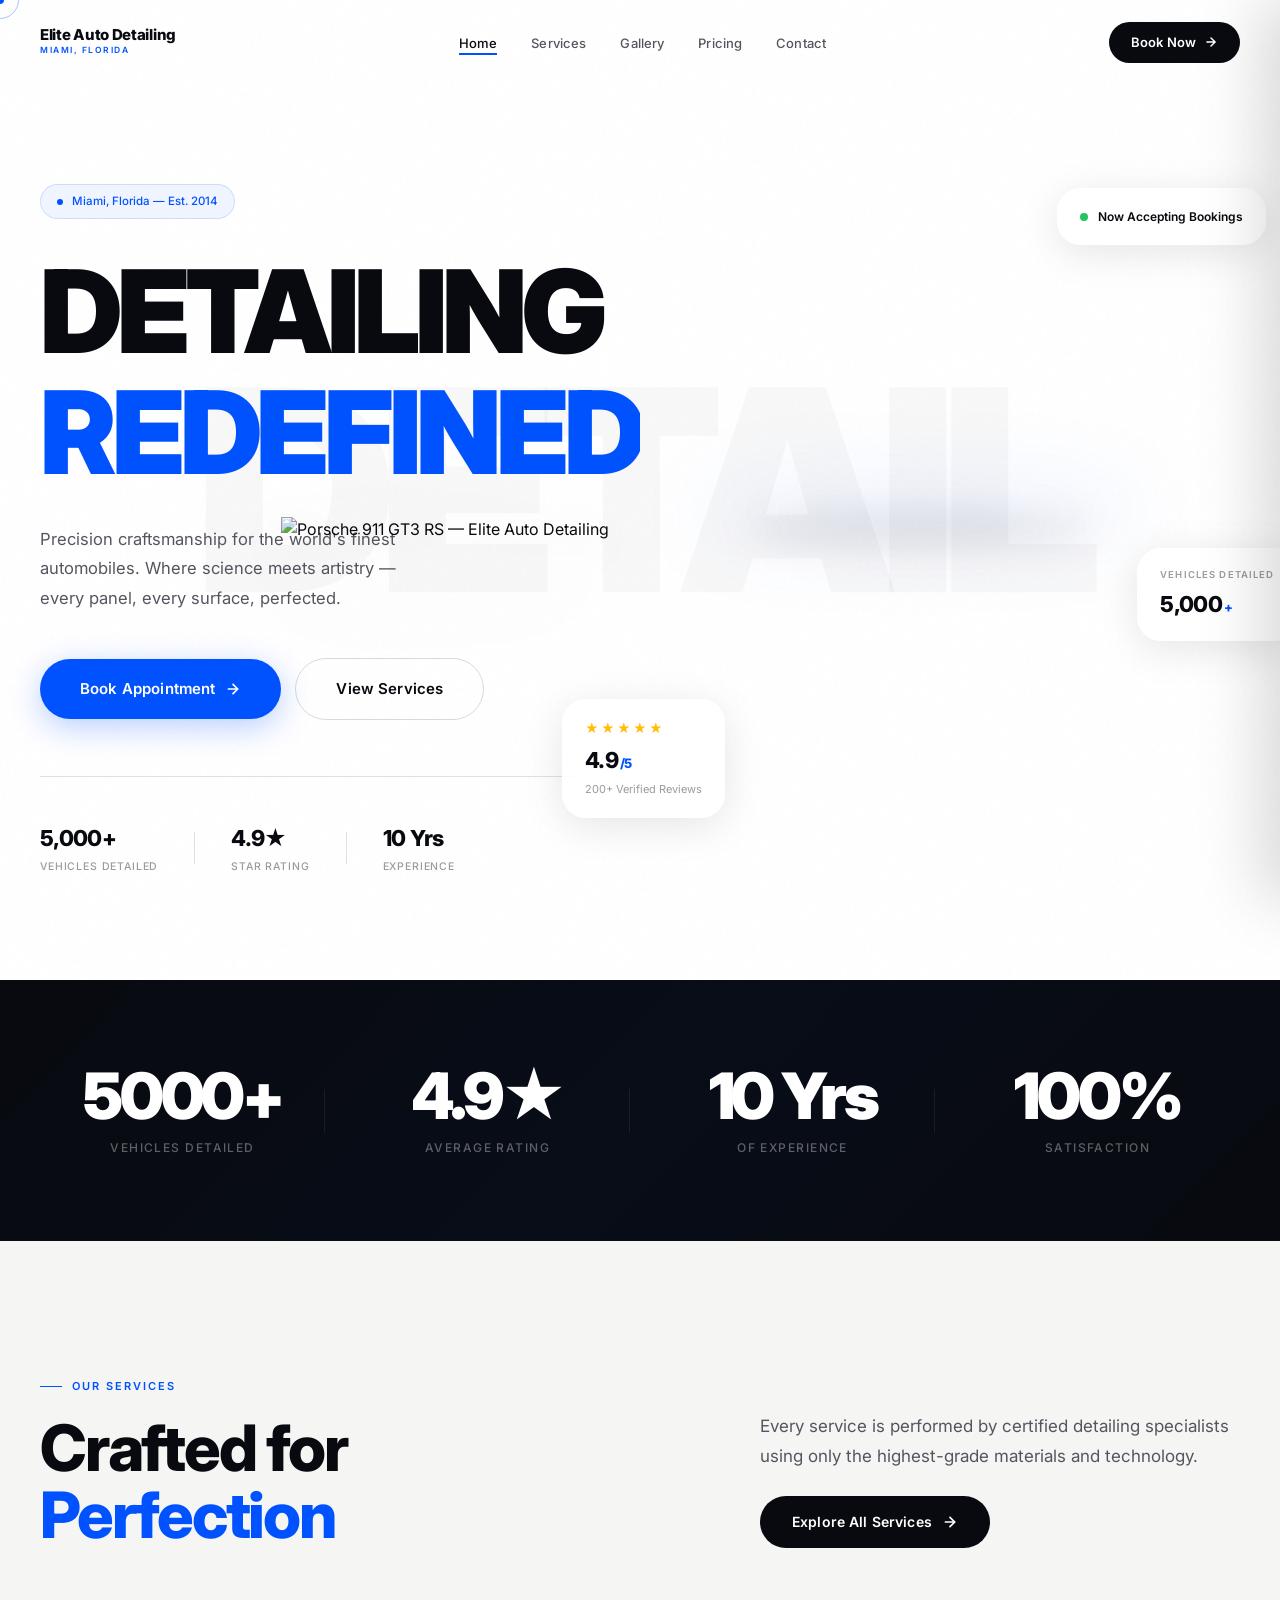
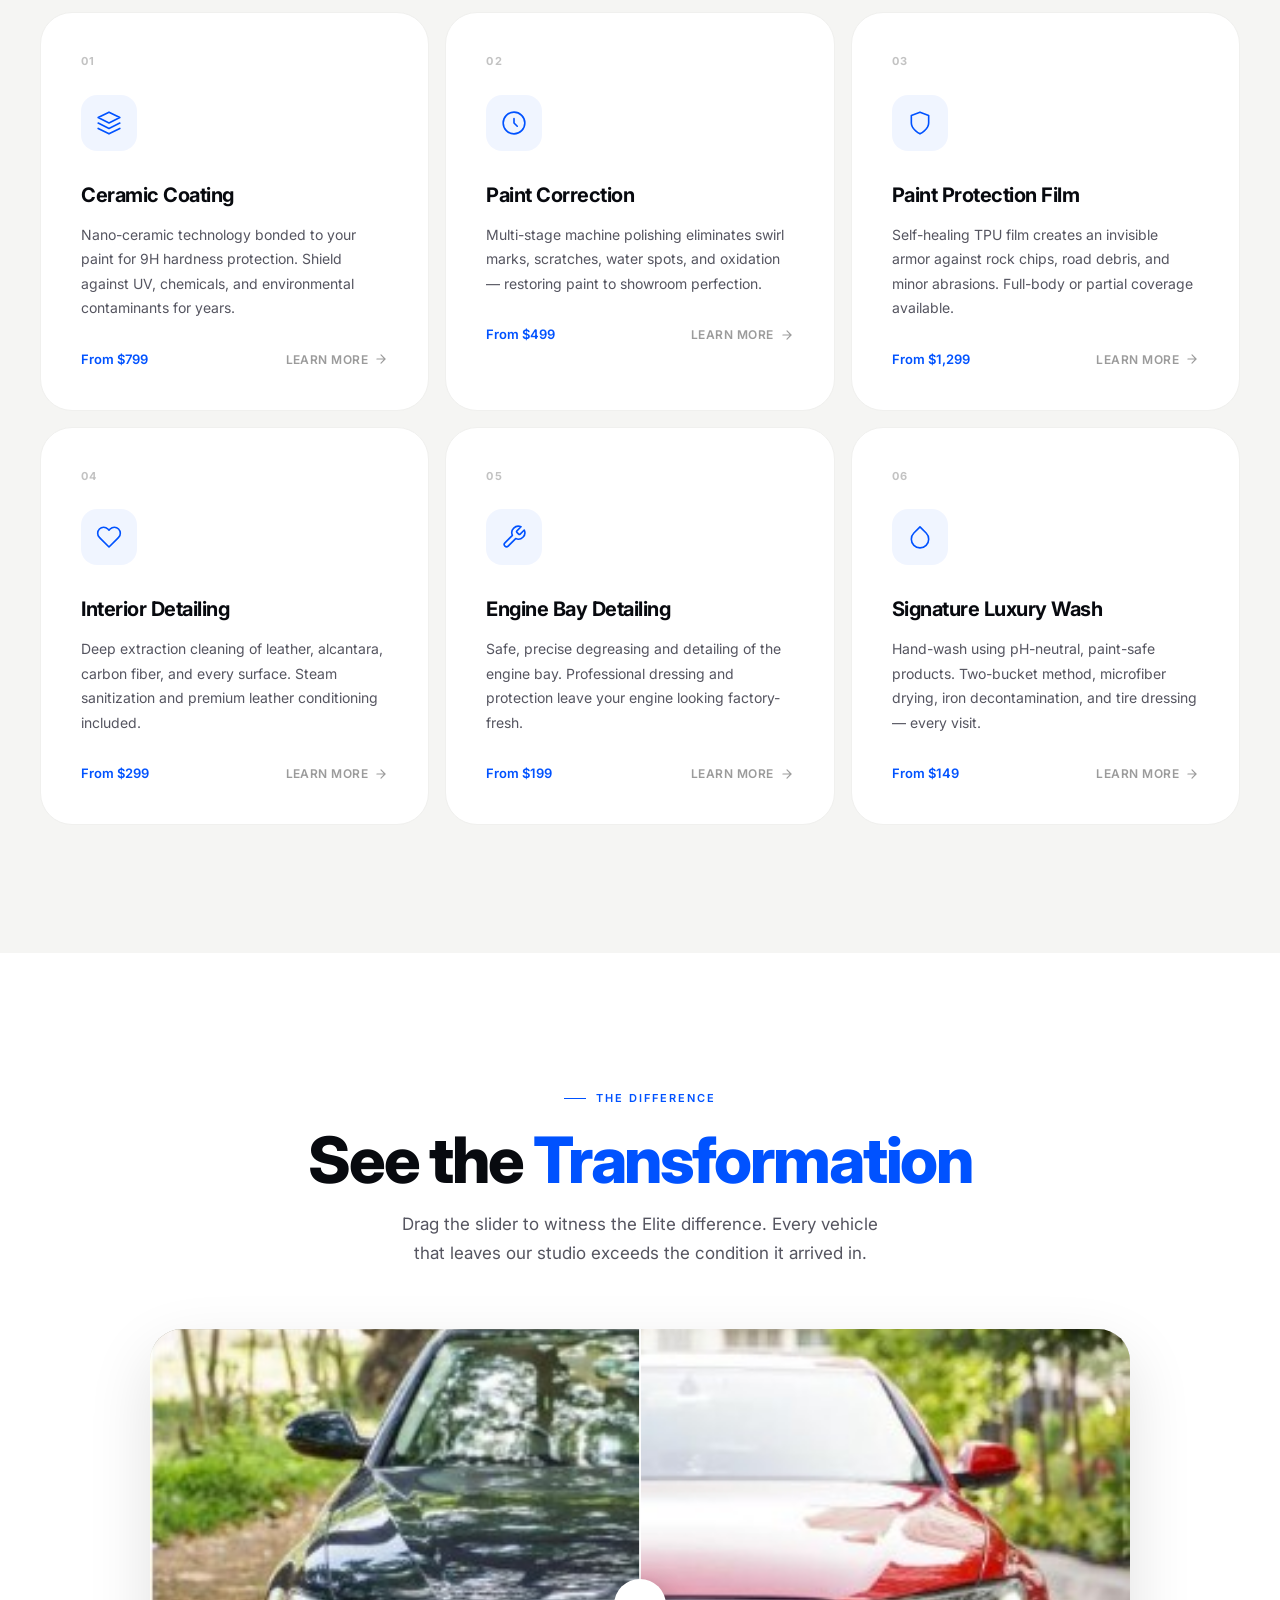
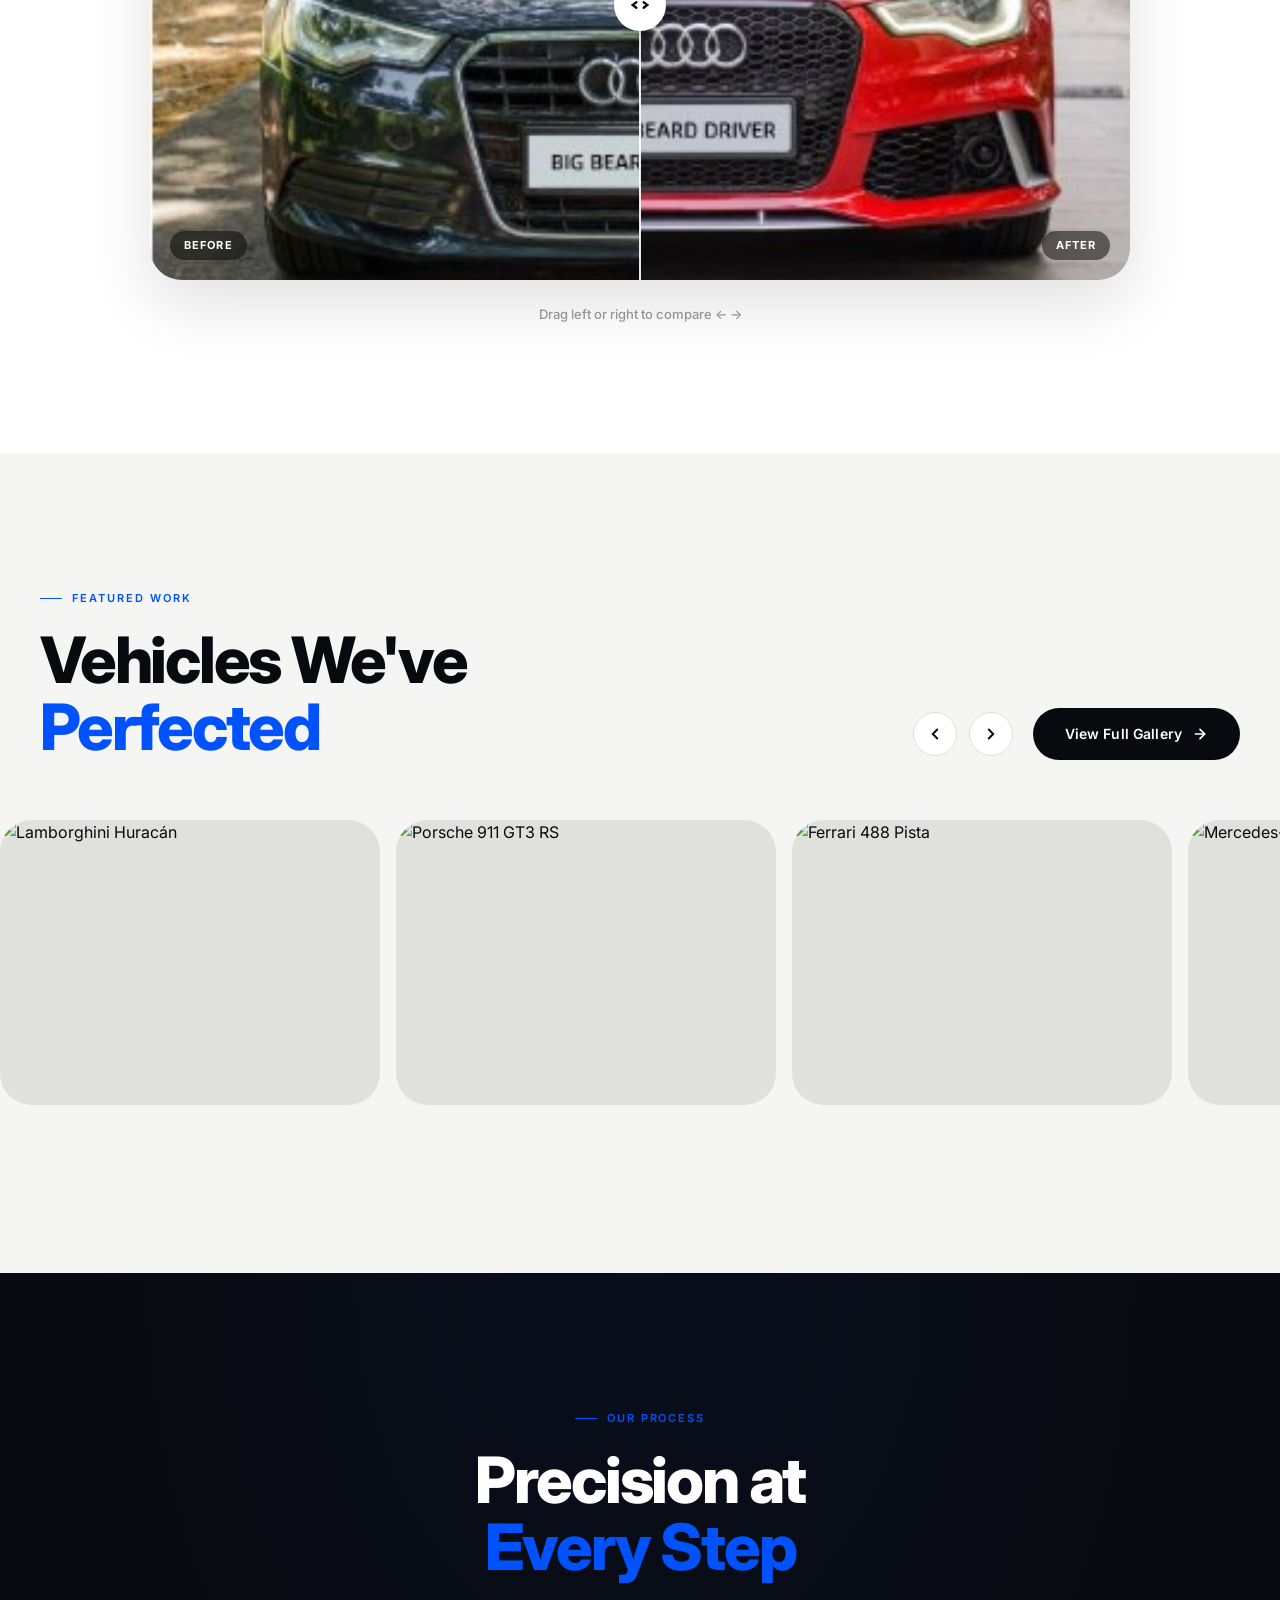
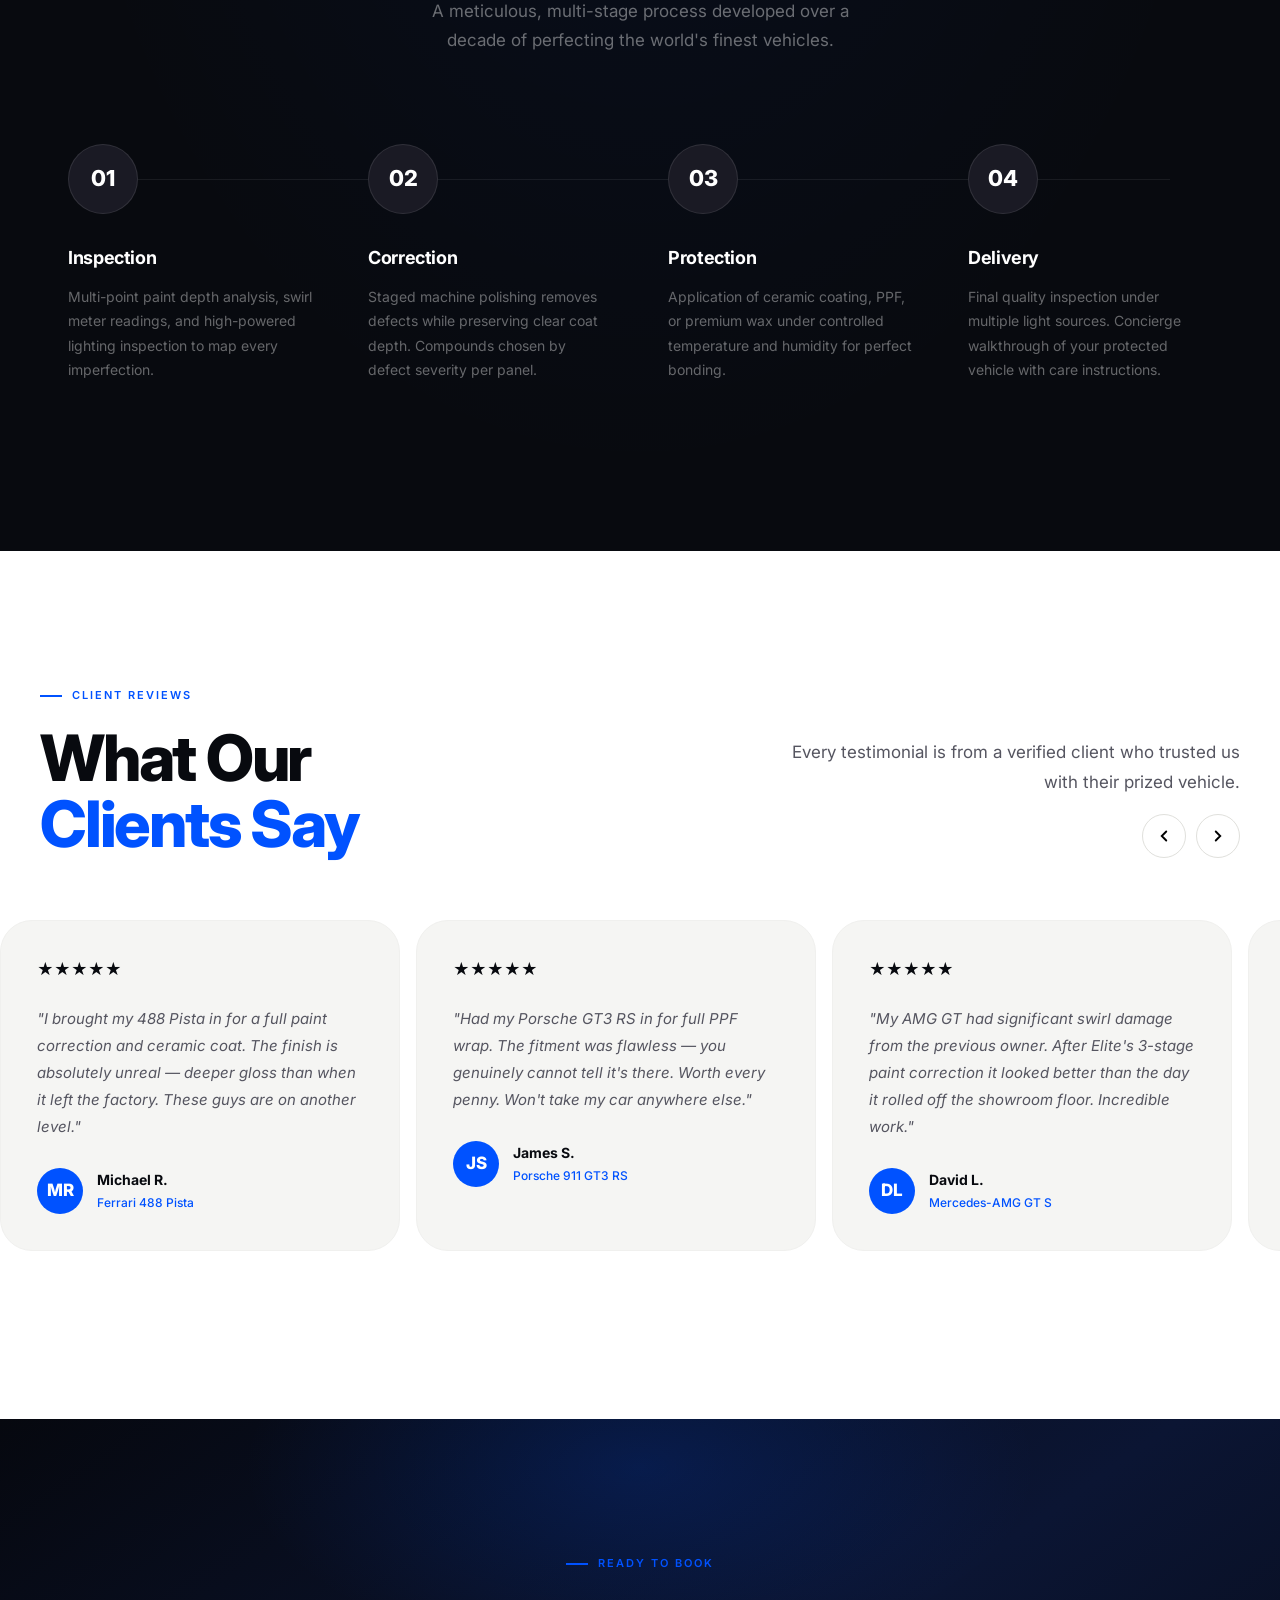
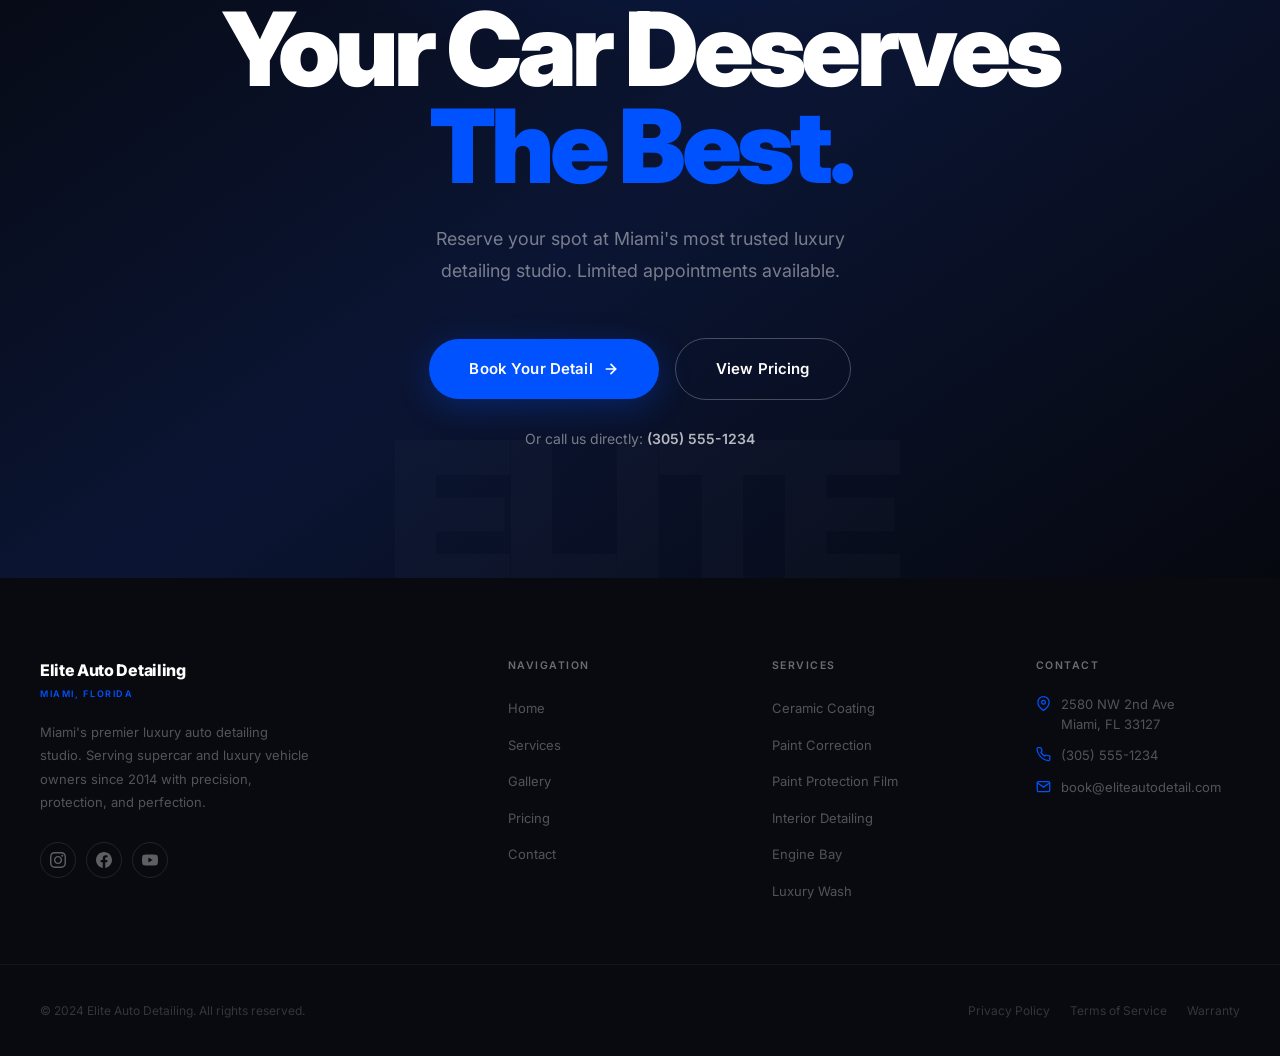
==== commit 925724a6: "Add files via upload" ====
--- a/index.html
+++ b/index.html
@@ -371,81 +371,28 @@
     </div>
 
     <div class="vehicles-track">
-      <!-- Lamborghini Huracán -->
       <div class="vehicle-card">
         <img src="https://images.unsplash.com/photo-1544636331-e26879cd4d9b?auto=format&fit=crop&w=800&q=80" alt="Lamborghini Huracán">
-        <div class="vehicle-overlay"></div>
-        <div class="vehicle-info">
-          <div class="vehicle-brand">Lamborghini</div>
-          <div class="vehicle-model">Huracán EVO</div>
-          <span class="vehicle-tag">Full PPF + Ceramic</span>
-        </div>
-      </div>
-
-      <!-- Porsche 911 GT3 RS -->
+      </div>
+
       <div class="vehicle-card">
         <img src="https://images.unsplash.com/photo-1503376780353-7e6692767b70?auto=format&fit=crop&w=800&q=80" alt="Porsche 911 GT3 RS">
-        <div class="vehicle-overlay"></div>
-        <div class="vehicle-info">
-          <div class="vehicle-brand">Porsche</div>
-          <div class="vehicle-model">911 GT3 RS</div>
-          <span class="vehicle-tag">Paint Correction</span>
-        </div>
-      </div>
-
-      <!-- Ferrari 488 -->
+      </div>
+
       <div class="vehicle-card">
         <img src="https://images.unsplash.com/photo-1583121274602-3e2820c69888?auto=format&fit=crop&w=800&q=80" alt="Ferrari 488 Pista">
-        <div class="vehicle-overlay"></div>
-        <div class="vehicle-info">
-          <div class="vehicle-brand">Ferrari</div>
-          <div class="vehicle-model">488 Pista</div>
-          <span class="vehicle-tag">Ultimate Package</span>
-        </div>
-      </div>
-
-      <!-- Mercedes-AMG GT -->
+      </div>
+
       <div class="vehicle-card">
         <img src="https://images.unsplash.com/photo-1618843479313-40f8afb4b4d8?auto=format&fit=crop&w=800&q=80" alt="Mercedes-AMG GT">
-        <div class="vehicle-overlay"></div>
-        <div class="vehicle-info">
-          <div class="vehicle-brand">Mercedes-AMG</div>
-          <div class="vehicle-model">GT Black Series</div>
-          <span class="vehicle-tag">Full Detail</span>
-        </div>
-      </div>
-
-      <!-- Tesla Model S -->
+      </div>
+
       <div class="vehicle-card">
         <img src="https://images.unsplash.com/photo-1617704548623-340376564e68?auto=format&fit=crop&w=800&q=80" alt="Tesla Model S Plaid">
-        <div class="vehicle-overlay"></div>
-        <div class="vehicle-info">
-          <div class="vehicle-brand">Tesla</div>
-          <div class="vehicle-model">Model S Plaid</div>
-          <span class="vehicle-tag">Ceramic Coating</span>
-        </div>
-      </div>
-
-      <!-- BMW M4 -->
+      </div>
+
       <div class="vehicle-card">
         <img src="https://images.unsplash.com/photo-1555215695-3004980ad54e?auto=format&fit=crop&w=800&q=80" alt="BMW M4 Competition">
-        <div class="vehicle-overlay"></div>
-        <div class="vehicle-info">
-          <div class="vehicle-brand">BMW</div>
-          <div class="vehicle-model">M4 Competition</div>
-          <span class="vehicle-tag">Paint Protection</span>
-        </div>
-      </div>
-
-      <!-- Bugatti Chiron -->
-      <div class="vehicle-card">
-        <img src="https://images.unsplash.com/photo-1571019613454-1cb2f99b2d8b?auto=format&fit=crop&w=800&q=80" alt="Bugatti Chiron">
-        <div class="vehicle-overlay"></div>
-        <div class="vehicle-info">
-          <div class="vehicle-brand">Bugatti</div>
-          <div class="vehicle-model">Chiron Super Sport</div>
-          <span class="vehicle-tag">Ultimate Package</span>
-        </div>
       </div>
     </div>
   </section>
